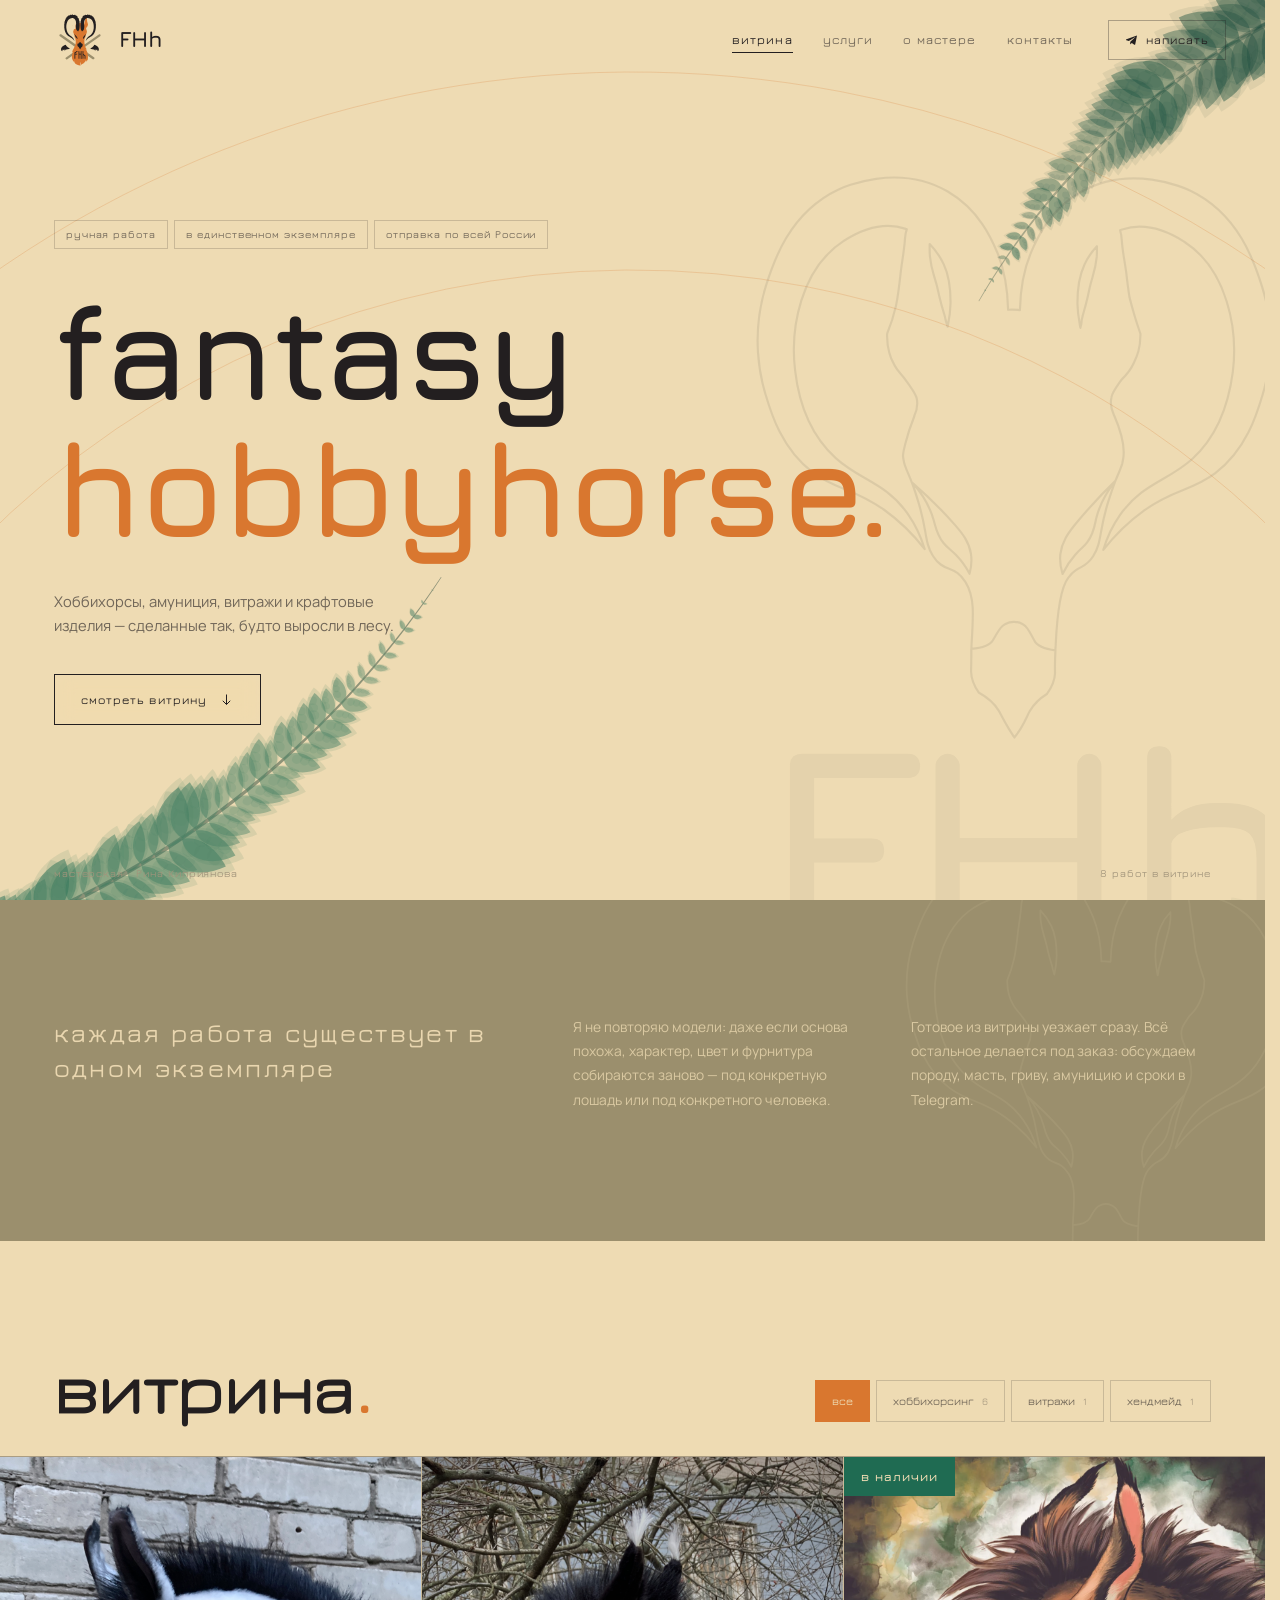
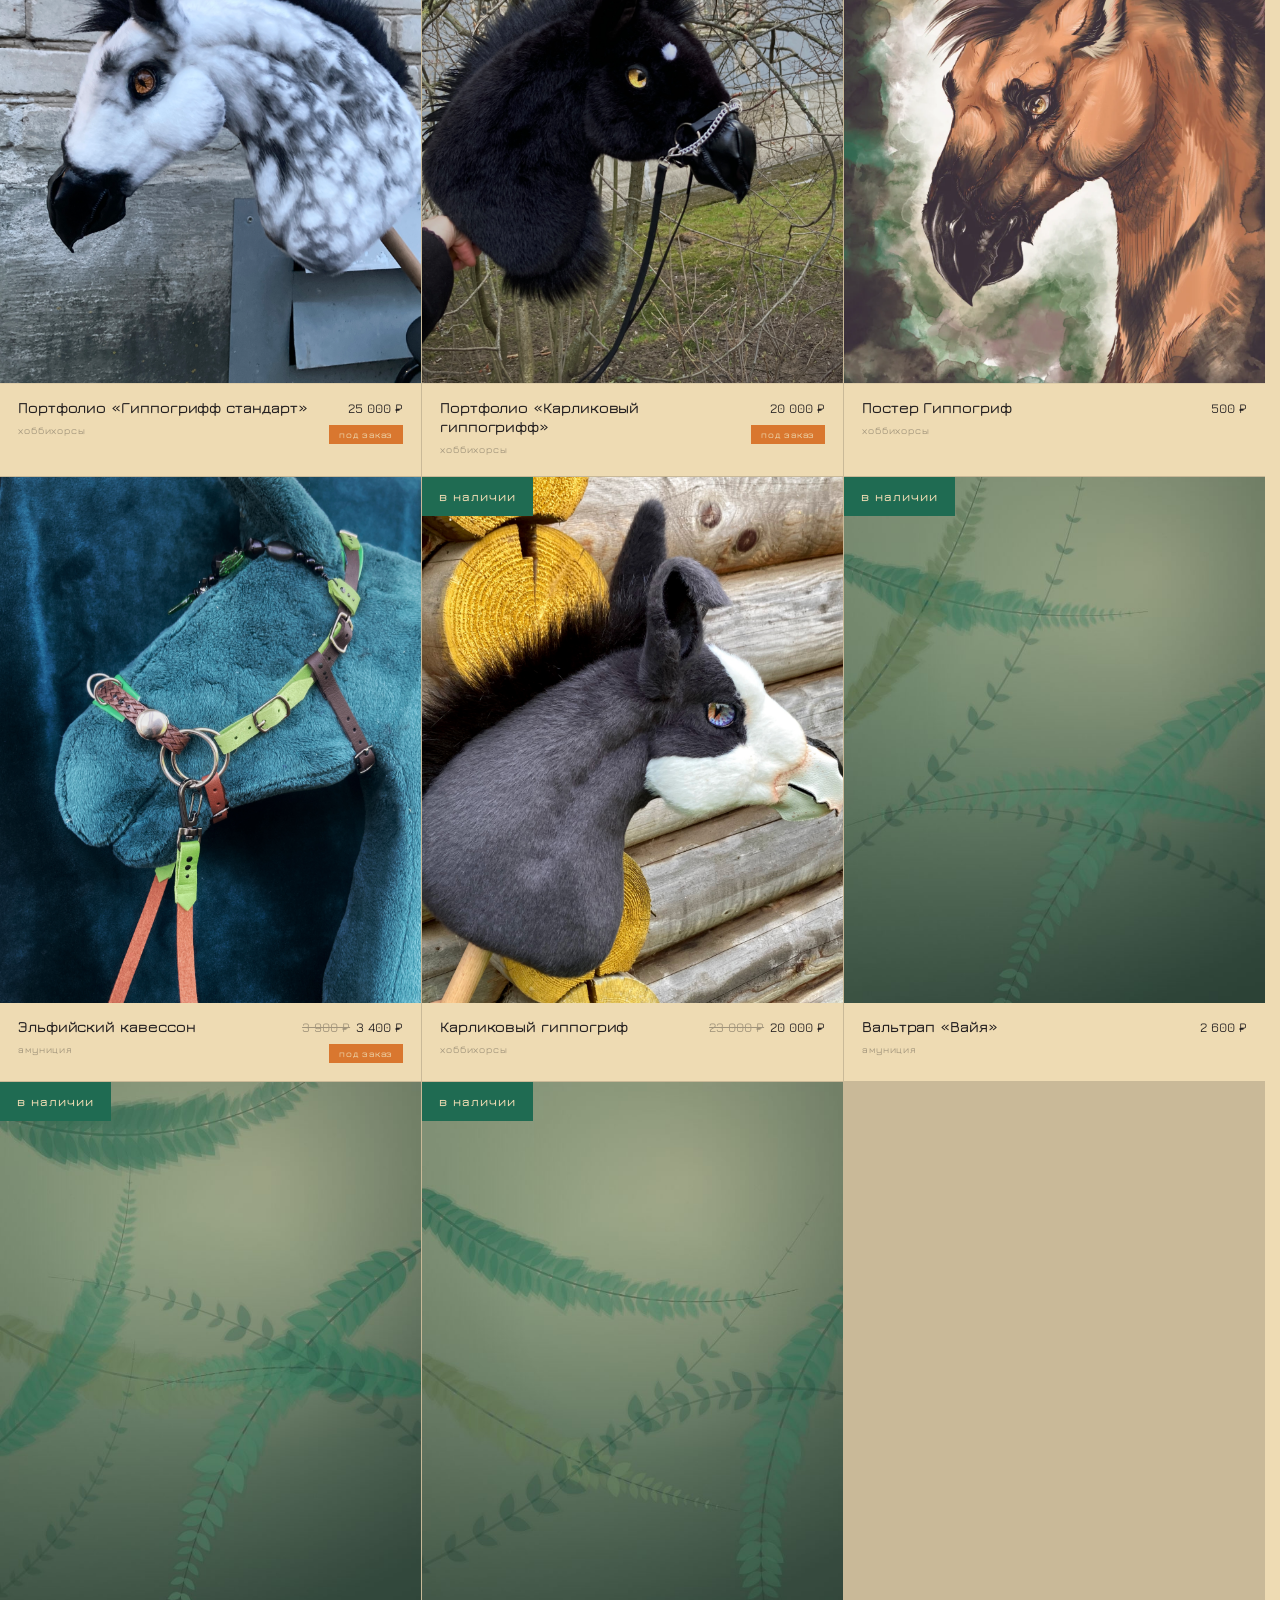
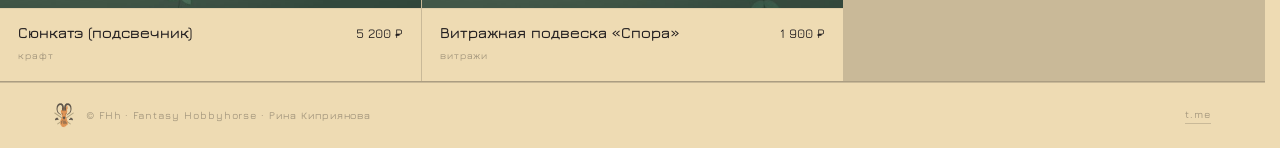
==== index.html @ 52703550 "Сайт FHh: код, каталог и медиа" ====
<!DOCTYPE html>
<html lang="ru">
<head>
<meta charset="utf-8">
<meta name="viewport" content="width=device-width, initial-scale=1, viewport-fit=cover">
<title>FHh — мастерская Рины Киприяновой</title>
<meta name="description" content="Витрина авторских работ: hobbyhorsing, витражи, крафтовые изделия и игрушки. Ручная работа, штучный тираж.">
<link rel="preconnect" href="https://fonts.googleapis.com">
<link rel="preconnect" href="https://fonts.gstatic.com" crossorigin>
<!-- Jura — рунический, но мягкий: тот же геометрический строй, что в
     паспорте хорса, и полная кириллица. Manrope — для длинных абзацев. -->
<link href="https://fonts.googleapis.com/css2?family=Jura:wght@300;400;500;600;700&family=Manrope:wght@400;500;600;700&display=swap" rel="stylesheet">
<!-- ?v=N — версия статики: поднимите число, если правили css/js,
     иначе у постоянных посетителей останется старая версия из кеша -->
<link rel="stylesheet" href="assets/css/style.css?v=23">
<!-- превью ссылки в Telegram / VK / мессенджерах -->
<meta property="og:type" content="website">
<meta property="og:site_name" content="FHh">
<meta property="og:title" content="FHh — мастерская Рины Киприяновой">
<meta property="og:description" content="Витрина авторских работ: hobbyhorsing, витражи, крафтовые изделия и игрушки. Ручная работа, штучный тираж.">
<meta property="og:image" content="assets/img/og.jpg">
<meta property="og:locale" content="ru_RU">
<meta name="twitter:card" content="summary_large_image">
<meta name="theme-color" content="#eedbb3" id="themeColor">
<!-- иконку вкладки собирает brand.js из того же вектора, что и логотип
     в шапке: она следует за палитрой. Ссылка ниже — запасной вариант. -->
<link rel="icon" type="image/svg+xml" href="assets/img/mascot.svg" id="favicon">
</head>
<body data-phase="boot">

<!-- ============ ПРЕЛОАДЕР: РАСКРЫВАЮЩИЕСЯ ПАПОРОТНИКИ ============ -->
<div id="preloader" class="pre">
  <div class="pre__sheet"></div>
  <canvas id="fern-canvas" class="pre__canvas"></canvas>
  <div class="pre__hud">
    <span class="pre__mark" id="preMark" aria-hidden="true"></span>
    <span class="pre__label mono" data-bind="siteTagline">мастерская ручной работы</span>
    <div class="pre__rule"><i id="loadFill"></i></div>
    <span class="pre__num mono" id="loadNum">00</span>
  </div>
</div>

<!-- ============ ШАПКА ============ -->
<header class="nav" id="topbar">
  <a class="nav__brand" href="#/" data-nav>
    <span class="nav__mark" id="navMark" aria-hidden="true"></span>
    <span data-bind="siteTitle">FHh</span>
  </a>
  <nav class="nav__links mono" id="navLinks">
    <a href="#/" data-nav data-route="home"><span>витрина</span></a>
    <a href="#/services" data-nav data-route="services"><span>услуги</span></a>
    <a href="#/about" data-nav data-route="about"><span>о мастере</span></a>
    <a href="#/contacts" data-nav data-route="contacts"><span>контакты</span></a>
  </nav>
  <a class="nav__tg mono" id="tgTop" href="#" target="_blank" rel="noopener">
    <svg viewBox="0 0 24 24" aria-hidden="true"><path d="M21.9 4.3 18.9 19c-.2 1-.8 1.3-1.7.8l-4.6-3.4-2.2 2.1c-.3.3-.5.5-1 .5l.4-4.9 9-8.1c.4-.3-.1-.5-.6-.2L7.1 12.8 2.5 11.4c-1-.3-1-1 .2-1.5l18-6.9c.8-.3 1.5.2 1.2 1.3z"/></svg>
    <span>написать</span>
  </a>
  <!-- иконка меню — цельный svg: у пустых <i> внутри <button> ширина
       на части мобильных браузеров схлопывается, и «сэндвич» пропадал -->
  <button class="burger" id="burger" aria-label="Меню" aria-expanded="false" aria-controls="navLinks">
    <svg viewBox="0 0 24 24" aria-hidden="true">
      <line class="burger__t" x1="3" y1="8"  x2="21" y2="8"></line>
      <line class="burger__b" x1="3" y1="16" x2="21" y2="16"></line>
    </svg>
  </button>
</header>

<main id="page">

<!-- ============ ГЛАВНАЯ: ГЕРОЙ + ВИТРИНА ОДНИМ ПОТОКОМ ============ -->
<section class="view is-active" data-view="home">

  <header class="hero" id="hero">
    <canvas class="hero__botany" id="hero-botany" aria-hidden="true"></canvas>
    <span class="hero__lineart" aria-hidden="true"></span>
    <span class="hero__ghost" data-bind="siteTitle" aria-hidden="true">FHh</span>

    <div class="hero__inner">
      <ul class="tags">
        <li data-bind="heroTag1">ручная работа</li>
        <li data-bind="heroTag2">штучный тираж</li>
        <li data-bind="heroTag3">отправка по России</li>
      </ul>

      <h1 class="hero__title">
        <span class="ln"><span data-bind="heroLine1">fantasy</span></span>
        <span class="ln"><span class="accent" data-bind="heroLine2">handmade.</span></span>
      </h1>

      <p class="hero__sub" data-bind="heroSub">Хоббихорсы и амуниция, витражи, игрушки и крафтовые вещи — сделанные так, будто выросли в лесу.</p>

      <a class="cta hero__cta" href="#shelf" id="heroCta">
        <span>смотреть витрину</span>
        <svg viewBox="0 0 24 24" aria-hidden="true"><path d="M12 4v16m0 0-6-6m6 6 6-6" fill="none" stroke="currentColor" stroke-width="1.6"/></svg>
      </a>
    </div>

    <div class="hero__foot mono">
      <span data-bind="heroFootL">мастерская · Рина Киприянова</span>
      <span id="heroCount">—</span>
    </div>
  </header>

  <!-- ---- манифест: единственный цветной блок на сайте ---- -->
  <section class="band">
    <span class="band__lineart" aria-hidden="true"></span>
    <p class="band__lead mono" data-bind="bandLead">каждая работа существует в одном экземпляре</p>
    <div class="band__text" data-bind-html="bandText"></div>
  </section>

  <!-- ---- витрина ---- -->
  <section class="shelf" id="shelf">
    <div class="head">
      <h2 class="head__title">витрина<em>.</em></h2>
      <!-- на телефоне: крупная лента или мелкая сетка -->
      <button class="cardmode mono" data-cardmode aria-pressed="false">
        <svg viewBox="0 0 24 24" aria-hidden="true">
          <rect class="cardmode__a" x="3" y="3" width="8" height="8"></rect>
          <rect class="cardmode__b" x="13" y="3" width="8" height="8"></rect>
          <rect class="cardmode__c" x="3" y="13" width="8" height="8"></rect>
          <rect class="cardmode__d" x="13" y="13" width="8" height="8"></rect>
        </svg>
        <span>сетка</span>
      </button>
      <div class="filters mono" id="filters"></div>
    </div>
    <div class="grid" id="grid"></div>
    <p class="grid-empty mono" id="gridEmpty" hidden>пока пусто — добавьте работы в панели управления</p>
  </section>

</section>

<!-- ============ УСЛУГИ ============
     Не витрина: здесь то, что делается вместе с человеком — аренда,
     занятия, турниры и уже проведённые мероприятия. -->
<section class="view view--text" data-view="services">
  <div class="head"><h2 class="head__title">услуги<em>.</em></h2></div>
  <div class="prose services__lead" data-bind-html="servicesLead"></div>
  <div class="services" id="services"></div>
  <p class="grid-empty mono" id="servicesEmpty" hidden>пока пусто — добавьте услуги в панели управления</p>
</section>

<!-- ============ О МАСТЕРЕ ============ -->
<section class="view view--text" data-view="about">
  <div class="head"><h2 class="head__title">о мастере<em>.</em></h2></div>
  <div class="about">
    <div class="about__col">
      <div class="prose" data-bind-html="aboutText"></div>
    </div>
    <!-- снимки плавают сами по себе; от того, на который навели курсор,
         соседи разбегаются. На телефоне тап разворачивает кадр по центру -->
    <div class="drift" id="drift" aria-hidden="true"></div>
  </div>
</section>

<!-- ============ КОНТАКТЫ ============ -->
<section class="view view--text" data-view="contacts">
  <div class="head"><h2 class="head__title">контакты<em>.</em></h2></div>
  <div class="prose" data-bind-html="contactsText"></div>
  <a class="cta" id="tgContacts" href="#" target="_blank" rel="noopener">
    <span>написать в telegram</span>
    <svg viewBox="0 0 24 24" aria-hidden="true"><path d="M4 12h16m0 0-6-6m6 6-6 6" fill="none" stroke="currentColor" stroke-width="1.6"/></svg>
  </a>
</section>

</main>

<footer class="foot mono">
  <span class="foot__mark" id="footMark" aria-hidden="true"></span>
  <span data-bind="footerNote">© FHh · Рина Киприянова</span>
  <a class="foot__tg" id="tgFoot" href="#" target="_blank" rel="noopener">t.me</a>
  <button class="foot__admin" id="adminOpen" title="Панель управления">·</button>
</footer>

<!-- ============ ГРУППА ТОВАРОВ: СТРАНИЦА, ПЕРЕЛИСТЫВАЮЩАЯСЯ СНИЗУ ============ -->
<div class="gsheet" id="gsheet" aria-hidden="true">
  <div class="gsheet__stack" id="gsheetStack"></div>
</div>

<!-- ============ КАРТОЧКА РАБОТЫ ============ -->
<div class="sheet" id="product" aria-hidden="true">
  <div class="sheet__scrim"></div>
  <article class="sheet__panel">
    <button class="sheet__close" id="prodClose" aria-label="Закрыть"><span></span><span></span></button>
    <div class="sheet__media">
      <div class="sheet__imgs" id="prodImgWrap"></div>
      <div class="sheet__thumbs" id="prodThumbs"></div>
    </div>
    <div class="sheet__body">
      <p class="mono sheet__cat" id="prodCat"></p>
      <h3 class="sheet__title" id="prodTitle"></h3>
      <div class="sheet__price"><span id="prodPrice"></span><em class="mono st" id="prodStatus"></em></div>
      <div class="sheet__desc prose" id="prodDesc"></div>
      <ul class="specs mono" id="prodSpecs"></ul>
      <button class="cta cta--fill" id="buyBtn">
        <span class="cta__label">купить в telegram</span>
        <svg viewBox="0 0 24 24" aria-hidden="true"><path d="M4 12h16m0 0-6-6m6 6-6 6" fill="none" stroke="currentColor" stroke-width="1.6"/></svg>
      </button>
      <p class="mono sheet__hint">текст заявки скопируется — останется вставить в чат</p>
    </div>
  </article>
</div>

<!-- ============ АДМИН ============ -->
<div class="admin" id="admin" aria-hidden="true">
  <div class="admin__scrim"></div>
  <div class="admin__win">
    <header class="admin__top">
      <b>панель управления</b>
      <div class="admin__tabs" id="adminTabs"></div>
      <button class="admin__close mono" id="adminClose">закрыть</button>
    </header>
    <div class="admin__body" id="adminBody"></div>
    <footer class="admin__foot">
      <span class="mono" id="adminStatus"></span>
      <div class="admin__footbtns">
        <button class="btn btn--ghost" id="expBtn">Экспорт JSON</button>
        <button class="btn btn--ghost" id="impBtn">Импорт JSON</button>
        <button class="btn btn--solid" id="saveBtn">Сохранить</button>
      </div>
    </footer>
  </div>
</div>

<div class="lock" id="lock" aria-hidden="true">
  <form class="lock__box" id="lockForm">
    <p>вход в панель управления</p>
    <input type="password" id="lockPass" placeholder="пароль" autocomplete="current-password">
    <button class="btn btn--solid" type="submit">Войти</button>
    <small id="lockErr"></small>
  </form>
</div>

<div class="toast mono" id="toast"></div>
<canvas id="wipe-canvas" class="wipe-canvas" aria-hidden="true"></canvas>

<script src="assets/js/config.js?v=23"></script>
<script src="assets/js/brand.js?v=23"></script>
<script src="assets/js/store.js?v=23"></script>
<script src="assets/js/botanica.js?v=23"></script>
<script src="assets/js/ui.js?v=23"></script>
<script src="assets/js/admin.js?v=23"></script>
</body>
</html>
---- assets/css/style.css ----
/* ============================================================
   FHh — мастерская Рины Киприяновой
   Редакционный грид + рунические подписи + один цветной блок.
   Ботаника — акцент (прелоадер и углы героя), не обои.

   ЦВЕТА НЕ ЗАШИТЫ. Пять базовых токенов (paper / ink / rust /
   olive / emerald) и пять ролей (accent / band / badge / seal /
   logo-ring) приходят из панели управления через inline-стиль на
   <html>. Значения ниже — только запасной вариант, если скрипт
   не успел отработать.
   ============================================================ */

:root{
  /* базовые токены — палитра «Паспорт хорса» */
  --paper:#eedbb3;
  --ink:#231f20;
  --rust:#d9772f;
  --olive:#9b8f6d;
  --emerald:#1f6b52;

  /* роли: чем именно красится тот или иной элемент */
  --accent:var(--rust);
  --band-bg:var(--olive);
  --badge:var(--rust);
  --seal:var(--emerald);
  --ok:var(--emerald);          /* «в наличии» */
  --logo-ring:var(--olive);
  --logo-body:var(--rust);
  --logo-ink:var(--ink);

  /* производные: смена палитры пересчитывает всё, включая тёмные темы */
  --paper-2:color-mix(in srgb,var(--paper) 93%,var(--ink));
  --paper-3:color-mix(in srgb,var(--paper) 86%,var(--ink));
  --ink-soft:color-mix(in srgb,var(--ink) 62%,var(--paper));
  --ink-mute:color-mix(in srgb,var(--ink) 38%,var(--paper));
  --line:color-mix(in srgb,var(--ink) 18%,transparent);
  --line-2:color-mix(in srgb,var(--ink) 32%,transparent);
  --on-band:color-mix(in srgb,var(--paper) 94%,var(--band-bg));
  --on-band-soft:color-mix(in srgb,var(--paper) 76%,var(--band-bg));

  --gut:clamp(16px,4.2vw,72px);
  --card-min:340px;             /* от него считается число колонок витрины */
  --maxw:1560px;
  --fs:1;                       /* масштаб шрифта из панели */
  --gsheet-top:clamp(78px,10vh,108px);

  --f-display:"Jura","Segoe UI",Arial,sans-serif;
  --f-text:"Manrope","Segoe UI",Calibri,Arial,sans-serif;
  --f-mono:"Jura","Segoe UI",Arial,sans-serif;
  --mono-track:.09em;

  --ease:cubic-bezier(.22,1,.36,1);
  --ease-io:cubic-bezier(.76,0,.24,1);
  --anim:1;
}

/* «спокойные» подписи: рунический строй уходит из мелких надписей,
   акцентный шрифт заголовков задаётся отдельно в панели */
body[data-font="clean"]{
  --f-mono:"Manrope","Segoe UI",Calibri,Arial,sans-serif;
  --mono-track:.04em;
}

*,*::before,*::after{box-sizing:border-box}
html{-webkit-text-size-adjust:100%;scroll-behavior:smooth;scrollbar-gutter:stable}
body{
  margin:0;background:var(--paper);color:var(--ink);
  font-family:var(--f-text);font-weight:400;
  font-size:calc(15.5px * var(--fs));line-height:1.62;
  -webkit-font-smoothing:antialiased;overflow-x:hidden;
}
body[data-phase="boot"],body[data-phase="reveal"]{overflow:hidden;height:100%}
body[data-phase="boot"] .nav,body[data-phase="boot"] .foot{visibility:hidden}
img{display:block;max-width:100%}
button{font:inherit;color:inherit;background:none;border:0;cursor:pointer}
a{color:inherit;text-decoration:none}
::selection{background:var(--accent);color:var(--paper)}
:focus-visible{outline:2px solid var(--accent);outline-offset:2px}

.mono{font-family:var(--f-mono);font-weight:500;letter-spacing:var(--mono-track)}

/* фирменные фигуры как декор: красятся текущим цветом через маску */
.mark-lineart{
  -webkit-mask-repeat:no-repeat;mask-repeat:no-repeat;
  -webkit-mask-position:center;mask-position:center;
  -webkit-mask-size:contain;mask-size:contain;
  background:currentColor;display:block}
.mark-lineart{-webkit-mask-image:url(../img/lineart.svg);mask-image:url(../img/lineart.svg)}

/* ============ ПРЕЛОАДЕР ============
   Один непрерывный ход: вайи раскрываются → раздвигаются с наездом камеры →
   бумажный лист уезжает вверх и открывает уже стоящий на месте герой.        */
.pre{position:fixed;inset:0;z-index:100;pointer-events:none}
.pre__sheet{position:absolute;inset:0;background:var(--paper);
  transform:translateY(0);transition:transform 1s .32s var(--ease-io)}
.pre__canvas{position:absolute;inset:0;width:100%;height:100%;
  transition:opacity .5s .3s linear}
.pre__hud{position:absolute;left:var(--gut);right:var(--gut);bottom:clamp(26px,5vh,52px);
  display:flex;align-items:center;gap:clamp(10px,2.4vw,26px);
  transition:opacity .35s linear,transform .7s var(--ease)}
.pre__mark{width:clamp(26px,4vw,40px);flex:none;opacity:0;animation:fadeIn .8s .15s forwards}
.pre__mark svg{width:100%;height:auto;display:block}
.pre__label{font-size:calc(11px * var(--fs));color:var(--ink-soft);white-space:nowrap;
  opacity:0;animation:fadeIn .8s .2s forwards}
.pre__rule{flex:1;height:1px;background:var(--line);overflow:hidden;min-width:20px}
.pre__rule i{display:block;height:100%;width:0;background:var(--ink);
  transition:width .4s var(--ease)}
.pre__num{font-size:clamp(30px,7vw,88px);font-weight:300;line-height:.9;
  letter-spacing:-.04em;font-variant-numeric:tabular-nums;
  opacity:0;animation:fadeIn .8s .2s forwards}
@keyframes fadeIn{to{opacity:1}}

/* Состояние «заставка ушла» держится и на фазе live: иначе, как только
   сцена загрузки заканчивается, правила перестают действовать и лист
   съезжает обратно вниз, а счётчик и папоротники проявляются заново. */
body[data-phase="reveal"] .pre__sheet,
body[data-phase="live"] .pre__sheet{transform:translateY(-101%)}
body[data-phase="reveal"] .pre__canvas,
body[data-phase="live"] .pre__canvas{opacity:0}
body[data-phase="reveal"] .pre__hud,
body[data-phase="live"] .pre__hud{opacity:0;transform:translateY(26px)}

/* ============ ШАПКА ============ */
.nav{position:fixed;top:0;left:0;right:0;z-index:40;
  display:flex;align-items:center;gap:clamp(10px,3vw,34px);
  padding:14px var(--gut);
  padding-top:max(14px,env(safe-area-inset-top));
  opacity:0;transform:translateY(-12px);
  transition:opacity .6s var(--ease),transform .7s var(--ease);
  border-bottom:1px solid transparent}
body[data-phase="live"] .nav{opacity:1;transform:none;transition-delay:.15s}
/* Никакого backdrop-filter у шапки: он делает .nav содержащим блоком для
   position:fixed потомков, и раскрытое меню начинает мерить inset:0 от
   полоски шапки. Safari держит этот слой даже после сброса свойства,
   поэтому фон просто сплошной. */
.nav.is-solid{background:var(--paper);border-bottom-color:var(--line)}
.nav__brand{display:flex;align-items:center;gap:13px;min-width:0;
  font-family:var(--f-display);font-weight:700;font-size:calc(22px * var(--fs));
  letter-spacing:.01em}
.nav__mark{width:52px;height:52px;flex:none;display:block;
  transition:transform .7s var(--ease)}
.nav__mark svg{width:100%;height:100%;display:block}
.nav__brand:hover .nav__mark{transform:rotate(-8deg) scale(1.12)}
.nav__links{display:flex;gap:clamp(14px,2.4vw,30px);margin-left:auto;
  font-size:calc(12.5px * var(--fs))}
.nav__links a span{position:relative;display:inline-block;padding:3px 0;color:var(--ink-soft);
  transition:color .35s}
.nav__links a span::after{content:"";position:absolute;left:0;bottom:0;height:1px;width:100%;
  background:currentColor;transform:scaleX(0);transform-origin:right;
  transition:transform .5s var(--ease)}
.nav__links a:hover span{color:var(--ink)}
.nav__links a:hover span::after{transform:scaleX(1);transform-origin:left}
.nav__links a.is-active span{color:var(--ink)}
.nav__links a.is-active span::after{transform:scaleX(1)}
.nav__tg{display:flex;align-items:center;gap:8px;font-size:calc(12px * var(--fs));
  padding:9px 16px;border:1px solid var(--line-2);position:relative;overflow:hidden;
  transition:color .4s var(--ease),border-color .4s}
.nav__tg svg{width:13px;height:13px;fill:currentColor;position:relative;z-index:2}
.nav__tg span{position:relative;z-index:2}
.nav__tg::before{content:"";position:absolute;inset:0;background:var(--ink);
  transform:translateY(101%);transition:transform .5s var(--ease)}
.nav__tg:hover{color:var(--paper);border-color:var(--ink)}
.nav__tg:hover::before{transform:none}

/* сэндвич-меню: цельный svg, ширина не зависит от вложенных пустых блоков */
.burger{display:none;width:44px;height:44px;margin:-8px -10px -8px 0;
  align-items:center;justify-content:center;flex:none;color:var(--ink)}
.burger svg{width:26px;height:26px;display:block;overflow:visible}
.burger line{stroke:currentColor;stroke-width:2;stroke-linecap:round;
  transform-origin:12px 12px;
  transition:transform .38s var(--ease),opacity .2s}
.nav.is-menu .burger__t{transform:translateY(4px) rotate(45deg)}
.nav.is-menu .burger__b{transform:translateY(-4px) rotate(-45deg)}

/* ============ ГЕРОЙ ============ */
.hero{position:relative;min-height:100svh;display:flex;flex-direction:column;
  justify-content:center;padding:clamp(96px,14vh,140px) var(--gut) clamp(56px,9vh,90px);
  overflow:hidden}
.hero__botany{position:absolute;inset:0;width:100%;height:100%;pointer-events:none;
  opacity:0;transition:opacity 1.1s .25s var(--ease)}
body[data-phase="live"] .hero__botany{opacity:1}
/* лайнарт головы из паспорта: водяной знак, а не картинка */
.hero__lineart{position:absolute;right:calc(var(--gut) * -0.35);top:50%;
  width:min(46vw,540px);height:min(78vh,640px);transform:translateY(-50%);
  color:var(--ink);opacity:0;pointer-events:none;z-index:1;
  -webkit-mask-image:url(../img/lineart.svg);mask-image:url(../img/lineart.svg);
  -webkit-mask-repeat:no-repeat;mask-repeat:no-repeat;
  -webkit-mask-position:center;mask-position:center;
  -webkit-mask-size:contain;mask-size:contain;background:currentColor;
  transition:opacity 1.6s .5s var(--ease)}
body[data-phase="live"] .hero__lineart{opacity:.085}
body[data-lineart="0"] .hero__lineart,
body[data-lineart="0"] .band__lineart{display:none}
/* ghost-логотип: подложка, а не второй заголовок — уходит вправо и еле заметен */
.hero__ghost{position:absolute;right:-.1em;bottom:-.2em;top:auto;transform:translateY(14px);
  font-family:var(--f-display);font-weight:700;
  font-size:min(26vw,32vh);line-height:.8;letter-spacing:-.05em;
  color:color-mix(in srgb,var(--paper) 95%,var(--ink));
  pointer-events:none;user-select:none;white-space:nowrap;z-index:0;
  opacity:0;transition:opacity 1.3s .1s var(--ease),transform 1.5s var(--ease)}
body[data-phase="live"] .hero__ghost{opacity:1;transform:translateY(0)}
.hero__inner{position:relative;z-index:2;max-width:var(--maxw);width:100%;margin:0 auto}

.tags{display:flex;flex-wrap:wrap;gap:6px;list-style:none;padding:0;margin:0 0 clamp(20px,4vh,40px);
  font-family:var(--f-mono);font-weight:500;letter-spacing:var(--mono-track);
  font-size:calc(10.5px * var(--fs));color:var(--ink-soft)}
.tags li{border:1px solid var(--line);padding:5px 11px;
  opacity:0;transform:translateY(10px)}
body[data-phase="live"] .tags li{animation:rise .7s var(--ease) forwards}
body[data-phase="live"] .tags li:nth-child(1){animation-delay:.3s}
body[data-phase="live"] .tags li:nth-child(2){animation-delay:.36s}
body[data-phase="live"] .tags li:nth-child(3){animation-delay:.42s}
@keyframes rise{to{opacity:1;transform:none}}

.hero__title{font-family:var(--f-display);font-weight:700;margin:0;
  font-size:clamp(42px,10.5vw,168px);line-height:.96;letter-spacing:-.02em;
  text-transform:lowercase}
.hero__title .accent{color:var(--accent)}
/* overflow:hidden нужен для выезда строки, но он же срезал хвост «y» —
   добавляем запас снизу и убираем его отрицательным полем */
.ln{display:block;overflow:hidden;padding-bottom:.22em;margin-bottom:-.16em}
.ln>span{display:block;transform:translateY(108%)}
body[data-phase="live"] .ln>span{animation:lnUp 1.05s var(--ease) forwards}
body[data-phase="live"] .ln:nth-child(1)>span{animation-delay:.24s}
body[data-phase="live"] .ln:nth-child(2)>span{animation-delay:.34s}
@keyframes lnUp{to{transform:none}}

.hero__sub{max-width:42ch;margin:clamp(20px,3.4vh,36px) 0 0;color:var(--ink-soft);
  font-size:clamp(14px,1.15vw,17px);opacity:0;transform:translateY(12px)}
body[data-phase="live"] .hero__sub{animation:rise .8s var(--ease) .52s forwards}

.hero__cta{margin-top:clamp(26px,4vh,44px);opacity:0;transform:translateY(12px)}
body[data-phase="live"] .hero__cta{animation:rise .8s var(--ease) .62s forwards}

.hero__foot{position:absolute;left:var(--gut);right:var(--gut);bottom:18px;z-index:2;
  display:flex;justify-content:space-between;gap:14px;flex-wrap:wrap;
  font-size:calc(10.5px * var(--fs));color:var(--ink-mute);
  opacity:0;transition:opacity .8s .9s}
body[data-phase="live"] .hero__foot{opacity:1}

/* ============ CTA ============ */
.cta{display:inline-flex;align-items:center;gap:12px;
  font-family:var(--f-mono);font-weight:500;font-size:calc(12px * var(--fs));
  letter-spacing:var(--mono-track);
  padding:15px 26px;border:1px solid var(--ink);position:relative;overflow:hidden;
  min-height:48px;
  /* матовое стекло: кнопка читается поверх ботаники, но не глушит её */
  background:color-mix(in srgb,var(--paper) 55%,transparent);
  -webkit-backdrop-filter:blur(10px) saturate(125%);
  backdrop-filter:blur(10px) saturate(125%);
  box-shadow:inset 0 1px 0 color-mix(in srgb,var(--paper) 65%,transparent);
  transition:color .45s var(--ease),border-color .45s,background .45s}
.cta svg{width:15px;height:15px;position:relative;z-index:2;
  transition:transform .5s var(--ease)}
.cta>span{position:relative;z-index:2}
.cta::before{content:"";position:absolute;inset:0;background:var(--ink);
  transform:translateY(101%);transition:transform .5s var(--ease)}
.cta:hover{color:var(--paper)}
.cta:hover::before{transform:none}
.hero__cta:hover svg{transform:translateY(4px)}
.cta--fill{width:100%;justify-content:space-between;background:var(--ink);color:var(--paper);
  margin-top:26px;-webkit-backdrop-filter:none;backdrop-filter:none;box-shadow:none}
.cta--fill::before{background:var(--accent)}
.cta--fill:hover{border-color:var(--accent)}
.cta[disabled]{opacity:.4;pointer-events:none}

/* ============ ЦВЕТНОЙ БЛОК-МАНИФЕСТ ============ */
.band{position:relative;overflow:hidden;background:var(--band-bg);color:var(--on-band);
  padding:clamp(46px,9vw,120px) var(--gut);
  display:grid;grid-template-columns:minmax(0,1fr) minmax(0,1.4fr);
  gap:clamp(24px,5vw,90px);align-items:start}
.band__lineart{position:absolute;right:-4%;top:-18%;width:min(40vw,420px);height:136%;
  color:var(--paper);opacity:.09;pointer-events:none;
  -webkit-mask-image:url(../img/lineart.svg);mask-image:url(../img/lineart.svg);
  -webkit-mask-repeat:no-repeat;mask-repeat:no-repeat;
  -webkit-mask-position:center;mask-position:center;
  -webkit-mask-size:contain;mask-size:contain;background:currentColor}
/* водяной знак должен остаться вне потока: правило ниже делало его
   обычной ячейкой сетки, и крупная строка съезжала во вторую колонку */
.band>*:not(.band__lineart){position:relative;z-index:1}
.band__lead{font-size:clamp(16px,2.2vw,26px);line-height:1.35;margin:0;
  color:var(--on-band)}
.band__text{font-size:calc(13.8px * var(--fs));line-height:1.75;
  color:var(--on-band-soft);
  columns:2;column-gap:clamp(20px,3vw,54px)}
.band__text p{margin:0 0 1em}

/* ============ ЗАГОЛОВКИ РАЗДЕЛОВ ============ */
.head{display:flex;align-items:flex-end;justify-content:space-between;gap:24px;
  flex-wrap:wrap;padding:clamp(52px,9vw,110px) var(--gut) clamp(20px,3vw,34px)}
.head__title{font-family:var(--f-display);font-weight:700;margin:0;
  font-size:clamp(30px,5.6vw,74px);line-height:1;letter-spacing:-.02em;
  text-transform:lowercase}
.head__title em{font-style:normal;color:var(--accent)}

/* ---- переключатель групп товаров ---- */
/* переключатель «лента / сетка» — только для телефона */
.cardmode{display:none;align-items:center;gap:8px;
  padding:9px 14px;min-height:42px;border:1px solid var(--line-2);
  font-size:calc(11.5px * var(--fs));color:var(--ink-soft);
  transition:color .3s,border-color .3s,background .3s}
.cardmode svg{width:15px;height:15px;fill:currentColor}
.cardmode svg rect{transition:x .3s var(--ease),width .3s var(--ease)}
.cardmode[aria-pressed="true"]{background:var(--ink);border-color:var(--ink);color:var(--paper)}
/* в режиме сетки иконка складывается в две широкие полосы — это «лента» */
.cardmode[aria-pressed="true"] svg rect{x:3;width:18}

.filters{display:flex;gap:6px;flex-wrap:wrap;font-size:calc(11.5px * var(--fs))}
.filters button{padding:10px 16px;border:1px solid var(--line);color:var(--ink-soft);
  position:relative;overflow:hidden;min-height:42px;
  display:inline-flex;align-items:center;gap:8px;
  transition:color .35s,border-color .35s}
.filters button span{position:relative;z-index:2}
.filters button i{position:relative;z-index:2;font-style:normal;opacity:.55;
  font-size:.85em}
.filters button::before{content:"";position:absolute;inset:0;background:var(--ink);
  transform:translateY(101%);transition:transform .4s var(--ease)}
.filters button:hover{color:var(--ink);border-color:var(--line-2)}
.filters button.is-on{color:var(--paper);border-color:var(--ink)}
.filters button.is-on::before{transform:none}
.filters button[data-cat="all"].is-on{border-color:var(--accent)}
.filters button[data-cat="all"].is-on::before{background:var(--accent)}

/* ============ ВИТРИНА ============
   Разделители нарисованы фоном сетки: любое число колонок даёт ровные
   хайрлайны без пересчёта nth-child. */
.grid{display:grid;
  grid-template-columns:repeat(auto-fill,minmax(min(100%,var(--card-min)),1fr));
  gap:1px;background:var(--line);
  border-top:1px solid var(--line);border-bottom:1px solid var(--line)}
.grid:empty{border-bottom:0}
.grid-empty{display:flex;align-items:center;gap:16px;
  padding:60px var(--gut) 120px;color:var(--ink-soft);font-size:calc(12px * var(--fs))}
/* без этого display:flex перебивает атрибут hidden и подпись висит
   под заполненной витриной */
.grid-empty[hidden]{display:none}
.grid-empty i{width:44px;flex:none;opacity:.5}
.grid-empty i svg{width:100%;height:auto;display:block}

.card{position:relative;cursor:pointer;background:var(--paper);
  opacity:0;transform:translateY(26px);
  transition:opacity .7s var(--ease),transform .7s var(--ease)}
.card.is-in{opacity:1;transform:none}
.card.is-out{opacity:0;transform:translateY(-10px);transition-duration:.3s}

.card__media{position:relative;width:100%;overflow:hidden;background:var(--paper-2);
  /* ширина задана явно: иначе браузер выводит её из max-height по пропорции
     и кадр съезжает внутри ячейки. Высоту меряем малым вьюпортом — с vh
     на iOS кадр перекраивался каждый раз, когда прячется адресная строка */
  aspect-ratio:4/5;max-height:min(64vh,720px);max-height:min(64svh,720px)}
.card__img{width:100%;height:100%;object-fit:cover;display:block;background:var(--paper-2);
  transition:transform 1.2s var(--ease),opacity .5s;will-change:transform}
.card:hover .card__img{transform:scale(1.045)}
/* вырезанное изображение (прозрачный фон) — целиком и на ботанической подложке */
.card__img.is-cutout{object-fit:contain;padding:7%;
  background-size:cover;background-position:center;background-repeat:no-repeat}
/* значок «это видео» на обложке */
.card__play{position:absolute;right:10px;bottom:10px;z-index:3;
  width:30px;height:30px;border-radius:50%;
  background:color-mix(in srgb,var(--ink) 62%,transparent);
  -webkit-backdrop-filter:blur(4px);backdrop-filter:blur(4px);
  transition:background .3s,transform .4s var(--ease)}
.card__play::after{content:"";position:absolute;left:52%;top:50%;
  transform:translate(-50%,-50%);
  border-left:9px solid var(--paper);border-top:6px solid transparent;
  border-bottom:6px solid transparent}
.card:hover .card__play{background:var(--accent);transform:scale(1.08)}
.card__over{position:absolute;inset:0;display:grid;place-content:center;gap:10px;
  text-align:center;color:var(--paper);
  background:color-mix(in srgb,var(--ink) 30%,transparent);
  opacity:0;transition:opacity .45s var(--ease)}
.card:hover .card__over{opacity:1}
.card__over b{font-family:var(--f-mono);font-weight:500;font-size:calc(11.5px * var(--fs));
  letter-spacing:var(--mono-track);
  border:1px solid color-mix(in srgb,var(--paper) 60%,transparent);padding:8px 16px;
  transform:translateY(8px);transition:transform .5s var(--ease)}
.card:hover .card__over b{transform:none}
.card__badge{position:absolute;top:0;left:0;z-index:3;
  font-family:var(--f-mono);font-weight:600;letter-spacing:var(--mono-track);
  font-size:calc(13px * var(--fs));padding:9px 17px;
  background:var(--ink);color:var(--paper)}
.card__badge--order{background:var(--badge)}
.card__badge--ok{background:var(--ok);color:var(--paper);
  letter-spacing:.08em}

.card__cap{display:flex;justify-content:space-between;align-items:flex-start;gap:14px;
  padding:14px clamp(12px,1.4vw,20px) 18px}
.card__name{font-family:var(--f-display);font-weight:600;font-size:calc(15.5px * var(--fs));
  line-height:1.25;letter-spacing:-.005em;margin:0}
.card__cat{font-family:var(--f-mono);font-weight:500;letter-spacing:var(--mono-track);
  font-size:calc(10px * var(--fs));color:var(--ink-mute);margin:5px 0 0}
.card__pricebox{display:flex;flex-direction:column;align-items:flex-end;gap:6px;flex:none}
.card__price{font-family:var(--f-mono);font-weight:500;font-size:calc(13px * var(--fs));
  white-space:nowrap;font-variant-numeric:tabular-nums}
.card__price s{color:var(--ink-mute);margin-right:6px}

/* дубль статуса рядом с ценником: на обложке плашка, здесь — подпись */
.st{display:inline-block;font-family:var(--f-mono);font-weight:500;
  font-size:calc(9.5px * var(--fs));letter-spacing:.08em;text-transform:lowercase;
  padding:4px 9px;border:1px solid currentColor;white-space:nowrap;line-height:1}
.st--sold{background:var(--ink);border-color:var(--ink);color:var(--paper)}
.st--order{background:var(--badge);border-color:var(--badge);color:var(--paper)}
.st--available{color:var(--ink-mute);border-color:var(--line-2)}

@media (min-width:1560px){ :root{--card-min:360px} }

/* ============ ТЕКСТОВЫЕ СТРАНИЦЫ ============ */
.view{display:none}
.view.is-active{display:block}
.view--text.is-active{animation:viewIn .65s var(--ease) both}
@keyframes viewIn{from{opacity:0;transform:translateY(12px)}to{opacity:1;transform:none}}
.view--text{padding-bottom:clamp(70px,12vw,150px)}
.view--text .head{padding-top:clamp(110px,16vw,200px)}
/* на «о мастере» шапку раздела поджимаем: иначе лента фотографий
   начинается ниже сгиба и её приходится доскролливать */
.view[data-view="about"] .head{padding-top:clamp(92px,10vw,124px);
  padding-bottom:clamp(12px,1.6vw,20px)}
.view--text>.prose,.view--text>.cta{margin-left:var(--gut);margin-right:var(--gut)}
.prose{max-width:62ch;color:var(--ink-soft);font-size:calc(15.5px * var(--fs))}
.prose p{margin:0 0 1.15em}
.prose h3{font-family:var(--f-display);font-weight:600;color:var(--ink);
  font-size:calc(18px * var(--fs));letter-spacing:0;margin:2em 0 .6em;text-transform:lowercase}
.prose a{color:var(--accent);border-bottom:1px solid var(--line)}
.prose ul{padding-left:1.1em;margin:0 0 1.15em}

/* ---- услуги: широкие строки с фото, ценой и слотами ---- */
.services__lead{max-width:70ch;margin:0 var(--gut) clamp(18px,3vw,34px)}
.services{padding:0 var(--gut)}
.svc{display:grid;grid-template-columns:minmax(0,.8fr) minmax(0,1.2fr);
  gap:clamp(18px,3vw,48px);align-items:start;
  padding:clamp(26px,4vw,52px) 0;border-top:1px solid var(--line)}
.svc:last-child{border-bottom:1px solid var(--line)}
.svc__media{position:relative;overflow:hidden;background:var(--paper-2);
  aspect-ratio:4/3}
.svc__media img,.svc__media video{width:100%;height:100%;object-fit:cover;
  display:block;cursor:zoom-in;transition:transform 1s var(--ease)}
.svc__media:hover img{transform:scale(1.03)}
/* услуга без фотографии: заставка вместо пустого места, без курсора-лупы */
.svc__media.is-empty img{cursor:default}
.svc__media.is-empty:hover img{transform:none}
.svc__thumbs{display:flex;gap:5px;margin-top:5px;flex-wrap:wrap}
.svc__thumbs:empty{display:none}
.svc__thumbs button{width:58px;aspect-ratio:1;overflow:hidden;opacity:.45;
  transition:opacity .3s}
.svc__thumbs button img,.svc__thumbs button video{width:100%;height:100%;object-fit:cover}
.svc__thumbs button.is-on,.svc__thumbs button:hover{opacity:1}
.svc__kicker{font-family:var(--f-mono);font-weight:500;letter-spacing:var(--mono-track);
  font-size:calc(10.5px * var(--fs));color:var(--accent);margin:0 0 10px;
  text-transform:lowercase}
.svc__title{font-family:var(--f-display);font-weight:700;margin:0 0 14px;
  font-size:clamp(21px,2.6vw,34px);line-height:1.12;letter-spacing:-.02em;
  text-transform:lowercase}
.svc__price{display:flex;align-items:center;gap:12px;flex-wrap:wrap;
  font-family:var(--f-mono);font-weight:500;font-size:calc(19px * var(--fs));
  font-variant-numeric:tabular-nums;margin-bottom:6px}
.svc__note{font-family:var(--f-mono);font-size:calc(10.5px * var(--fs));
  color:var(--ink-mute);margin:0 0 18px}
.svc__desc{max-width:62ch}
.st--open{background:var(--ok);border-color:var(--ok);color:var(--paper)}
.st--closed{color:var(--ink-mute);border-color:var(--line-2)}

.slots{list-style:none;padding:0;margin:20px 0 0;
  font-size:calc(12px * var(--fs))}
.slots__h{font-family:var(--f-mono);font-weight:500;letter-spacing:var(--mono-track);
  font-size:calc(10.5px * var(--fs));color:var(--ink-soft);margin:22px 0 6px}
.slot{display:flex;align-items:baseline;justify-content:space-between;gap:16px;
  padding:10px 0;border-bottom:1px solid var(--line)}
.slot b{font-weight:500;font-family:var(--f-mono);white-space:nowrap}
.slot span{color:var(--ink-soft);flex:1}
.slot em{font-style:normal;font-family:var(--f-mono);
  font-size:calc(10.5px * var(--fs));white-space:nowrap;
  color:var(--ok)}
.slot em.is-none{color:var(--ink-mute)}
.svc .cta{margin-top:24px}

@media (max-width:820px){
  .svc{grid-template-columns:minmax(0,1fr);gap:16px}
  .svc__media{aspect-ratio:16/10}
}

/* ---- «о мастере»: текст слева, дрейфующие фотографии справа ---- */
/* на очень широком экране (или при сильном отдалении) раздел не должен
   растягиваться бесконечно — иначе поле ленты становится огромным */
.about{display:grid;grid-template-columns:minmax(0,.82fr) minmax(0,1.38fr);
  gap:clamp(24px,4vw,52px);align-items:start;padding:0 var(--gut);
  max-width:calc(var(--maxw) + var(--gut) * 2);margin:0 auto}
.about__col{position:relative;z-index:1}
/* лента может плавать и слева от текста — переключается в панели */
.about.is-left{grid-template-columns:minmax(0,1.38fr) minmax(0,.82fr)}
.about.is-left .about__col{order:2}
.about.is-left .drift{order:1}

/* Поле, по которому плавают снимки. Координаты считает ui.js: у каждого
   кадра своя скорость, борта отбивают, центральный кадр обходят, а от
   того, на который навели курсор, остальные разбегаются. */
.drift{position:relative;width:100%;min-width:0;
  height:min(78vh,720px);height:min(78svh,720px);min-height:320px;
  touch-action:manipulation}
.drift__ph{position:absolute;left:0;top:0;width:120px;
  overflow:hidden;background:var(--paper-2);cursor:pointer;
  user-select:none;-webkit-user-select:none;
  box-shadow:0 10px 32px -18px color-mix(in srgb,var(--ink) 60%,transparent);
  transition:box-shadow .4s var(--ease);
  will-change:transform;backface-visibility:hidden}
/* браузер не должен утаскивать саму картинку по клику */
.drift__ph img,.drift__ph video{width:100%;height:auto;display:block;
  -webkit-user-drag:none;pointer-events:none}
.drift__ph.is-center{z-index:2;
  box-shadow:0 22px 60px -24px color-mix(in srgb,var(--ink) 68%,transparent)}
.drift__ph.is-near{z-index:5;
  box-shadow:0 26px 56px -22px color-mix(in srgb,var(--ink) 72%,transparent)}

/* телефон: тап разворачивает кадр по центру экрана, остальные плывут дальше */
.drift__scrim{position:fixed;inset:0;z-index:70;
  background:color-mix(in srgb,var(--ink) 68%,transparent);
  opacity:0;pointer-events:none;transition:opacity .35s}
.drift__scrim.is-on{opacity:1;pointer-events:auto}
.drift__ph.is-dim{opacity:.2}
/* Раскрытый кадр показывается отдельным слоем прямо в <body>: внутри
   секции он попадал в её контекст наложения — затемнение накрывало его
   целиком, а position:fixed считался от анимированного предка. */
.drift__zoom{position:fixed;left:50%;top:50%;z-index:71;
  width:min(94vw,760px);
  transform:translate(-50%,-50%);
  background:var(--paper-2);overflow:hidden;touch-action:none;
  box-shadow:0 30px 80px -24px color-mix(in srgb,var(--ink) 82%,transparent);
  animation:focusIn .34s var(--ease)}
.drift__zoom img,.drift__zoom video{display:block;width:100%;height:auto;
  max-height:82vh;max-height:82svh;object-fit:contain;
  transform-origin:center center;will-change:transform;
  transition:transform .28s var(--ease)}
.drift__zoom.is-panning img{transition:none}
.drift__zoomclose{position:absolute;top:8px;right:8px;z-index:2;
  width:40px;height:40px;display:grid;place-items:center;
  color:var(--paper);background:color-mix(in srgb,var(--ink) 62%,transparent);
  -webkit-backdrop-filter:blur(4px);backdrop-filter:blur(4px);
  transition:background .3s}
.drift__zoomclose:hover{background:var(--accent)}
.drift__zoomclose svg{width:16px;height:16px;fill:none;stroke:currentColor;
  stroke-width:2.2;stroke-linecap:round}
.drift__zoomhint{position:absolute;left:0;right:0;bottom:0;z-index:2;
  text-align:center;padding:8px 10px;font-family:var(--f-mono);
  font-size:calc(10px * var(--fs));letter-spacing:.06em;
  color:var(--paper);background:color-mix(in srgb,var(--ink) 46%,transparent);
  pointer-events:none;transition:opacity .3s}
.drift__zoom.is-zoomed .drift__zoomhint{opacity:0}
@keyframes focusIn{
  from{opacity:.3;transform:translate(-50%,-50%) scale(.88)}
  to{opacity:1;transform:translate(-50%,-50%) scale(1)}
}

/* ============ ПОДВАЛ ============ */
.foot{display:flex;align-items:center;gap:12px;
  padding:20px var(--gut);padding-bottom:max(20px,env(safe-area-inset-bottom));
  border-top:1px solid var(--line);flex-wrap:wrap;
  font-size:calc(10.5px * var(--fs));color:var(--ink-mute)}
.foot__mark{width:20px;flex:none;opacity:.7}
.foot__mark svg{width:100%;height:auto;display:block}
.foot__tg{margin-left:auto;border-bottom:1px solid var(--line)}
.foot__tg:hover{color:var(--ink)}
.foot__admin{width:26px;height:26px;border-radius:50%;color:var(--line-2);
  transition:color .3s,background .3s}
.foot__admin:hover{color:var(--paper);background:var(--accent)}

/* ============ ГРУППА ТОВАРОВ: СТРАНИЦА СНИЗУ ============
   Выезжает вверх и оставляет зазор сверху, чтобы было видно, что мы
   всё ещё на сайте. Новая группа перелистывается поверх старой.        */
.gsheet{position:fixed;inset:0;z-index:55;visibility:hidden}
.gsheet.is-open{visibility:visible}
.gsheet__scrim{position:absolute;inset:0;
  background:color-mix(in srgb,var(--ink) 46%,transparent);
  opacity:0;transition:opacity .5s var(--ease)}
.gsheet.is-open .gsheet__scrim{opacity:1}
.gsheet__stack{position:absolute;left:0;right:0;bottom:0;top:var(--gsheet-top);
  overflow:hidden}

.gpanel{position:absolute;inset:0;background:var(--paper);
  display:flex;flex-direction:column;overflow:hidden;
  border-top:1px solid var(--line-2);
  box-shadow:0 -26px 60px -24px color-mix(in srgb,var(--ink) 65%,transparent);
  transform:translateY(100%);opacity:1;
  transition:transform .74s var(--ease),opacity .45s linear;
  will-change:transform}
.gpanel.is-up{transform:none}
/* уходящая группа не «выпадает», а тихо гаснет позади новой */
.gpanel.is-under{opacity:0;transform:translateY(-1.5%) scale(.99);
  transition:opacity .45s .08s linear,transform .6s var(--ease)}
/* полоска-ручка: за неё группу стягивают вниз пальцем */
.gpanel__handle{position:absolute;left:0;right:0;top:0;height:34px;z-index:3;
  display:flex;align-items:center;justify-content:center;
  touch-action:none;cursor:grab;-webkit-tap-highlight-color:transparent}
.gpanel__handle:active{cursor:grabbing}
.gpanel__grip{width:48px;height:4px;background:var(--line-2);border-radius:4px;
  transition:background .25s,width .25s}
.gpanel__handle:hover .gpanel__grip{background:var(--ink-mute)}
.gpanel.is-dragging{transition:none}
.gpanel.is-dragging .gpanel__grip{background:var(--accent);width:64px}

.gpanel__close{position:absolute;top:14px;right:var(--gut);z-index:4;
  display:inline-flex;align-items:center;gap:9px;
  font-family:var(--f-mono);font-weight:600;letter-spacing:var(--mono-track);
  font-size:calc(11.5px * var(--fs));text-transform:lowercase;
  padding:11px 16px;min-height:44px;
  /* выход из группы должен быть заметен сразу — поэтому акцентный цвет */
  color:var(--paper);background:var(--accent);
  border:1px solid var(--accent);
  box-shadow:0 8px 20px -10px color-mix(in srgb,var(--ink) 70%,transparent);
  transition:background .35s,border-color .35s,transform .4s var(--ease)}
.gpanel__close svg{width:15px;height:15px;stroke:currentColor;stroke-width:2.4;
  stroke-linecap:round;fill:none}
.gpanel__close:hover{background:var(--ink);border-color:var(--ink)}
.gpanel__close:active{transform:scale(.96)}

.gpanel__inner{flex:1;overflow-y:auto;overscroll-behavior:contain;
  -webkit-overflow-scrolling:touch}
.gpanel__head{position:relative;padding:clamp(34px,5vw,60px) var(--gut) clamp(18px,2.6vw,30px)}
.gpanel__kicker{font-size:calc(10.5px * var(--fs));color:var(--accent);margin:0 0 10px;
  text-transform:lowercase}
.gpanel__title{font-family:var(--f-display);font-weight:700;margin:0;
  font-size:clamp(28px,5.2vw,68px);line-height:1;letter-spacing:-.02em}
.gpanel__title em{font-style:normal;color:var(--accent)}
.gpanel__note{max-width:60ch;margin:14px 0 0;color:var(--ink-soft);
  font-size:calc(14px * var(--fs))}
.gpanel__subs{display:flex;gap:6px;flex-wrap:wrap;margin:22px 0 0;
  font-size:calc(11.5px * var(--fs))}
.gpanel__subs button{padding:9px 14px;border:1px solid var(--line);color:var(--ink-soft);
  min-height:40px;transition:color .3s,border-color .3s,background .3s}
.gpanel__subs button:hover{color:var(--ink);border-color:var(--line-2)}
.gpanel__subs button.is-on{background:var(--ink);border-color:var(--ink);color:var(--paper)}
.gpanel .cardmode{margin:22px 0 0}
.gpanel__subs + .cardmode{margin-top:10px}
.gpanel__empty{padding:40px var(--gut) 80px;color:var(--ink-soft);
  font-size:calc(12px * var(--fs))}
body.is-gsheet{overflow:hidden}

/* ============ КАРТОЧКА РАБОТЫ ============ */
.sheet{position:fixed;inset:0;z-index:60;visibility:hidden;
  height:100vh;height:100svh}
.sheet.is-open{visibility:visible}
.sheet__scrim{position:absolute;inset:0;background:color-mix(in srgb,var(--ink) 62%,transparent);
  opacity:0;transition:opacity .45s var(--ease)}
.sheet.is-open .sheet__scrim{opacity:1}
.sheet__panel{position:absolute;top:0;right:0;bottom:0;width:min(1180px,95vw);
  background:var(--paper);display:grid;grid-template-columns:1.2fr .8fr;
  transform:translateX(100%);transition:transform .7s var(--ease);
  overflow:hidden;will-change:transform}
.sheet.is-open .sheet__panel{transform:none}
.sheet__close{position:absolute;top:16px;right:16px;z-index:5;width:44px;height:44px;
  border:1px solid var(--line-2);display:grid;place-items:center;
  background:color-mix(in srgb,var(--paper) 70%,transparent);
  -webkit-backdrop-filter:blur(6px);backdrop-filter:blur(6px);
  transition:background .35s,border-color .35s,transform .5s var(--ease)}
.sheet__close span{position:absolute;width:14px;height:1.6px;background:var(--ink);transition:background .35s}
.sheet__close span:first-child{transform:rotate(45deg)}
.sheet__close span:last-child{transform:rotate(-45deg)}
.sheet__close:hover{background:var(--ink);border-color:var(--ink);transform:rotate(90deg)}
.sheet__close:hover span{background:var(--paper)}
.sheet__media{position:relative;background:var(--paper-2);display:flex;flex-direction:column;
  min-height:0;min-width:0}
.sheet__imgs{flex:1;position:relative;overflow:hidden;min-height:0;
  touch-action:pan-y;-webkit-user-select:none;user-select:none}
/* кадр вписывается целиком: раньше cover срезал у высоких снимков
   половину, а у вырезанных вдобавок менялся object-fit — и при
   переключении миниатюр главный кадр «прыгал» в размере */
.sheet__imgs img,.sheet__imgs video{position:absolute;inset:0;width:100%;height:100%;
  object-fit:contain;background:var(--paper-2);cursor:zoom-in;
  opacity:0;transform:scale(1.04);transition:opacity .6s var(--ease),transform 1s var(--ease)}
.sheet__imgs img.is-on,.sheet__imgs video.is-on{opacity:1;transform:none}
.sheet__imgs video{background:var(--ink)}
.sheet__imgs img.is-cutout{padding:6%;
  background-size:cover;background-position:center;background-repeat:no-repeat}
/* Полоса миниатюр повторяет сетку витрины: равные ячейки встык,
   разделённые волосяной линией. Неактивные кадры раньше гасились
   прозрачностью — сквозь них просвечивала бумага, и лента казалась
   дырявой; теперь поверх ложится вуаль, а сам кадр закрывает ячейку
   целиком. Больше восьми кадров — полоса прокручивается вбок,
   иначе миниатюры выродились бы в щепки. */
.sheet__thumbs{display:grid;grid-auto-flow:column;
  grid-auto-columns:minmax(44px,1fr);gap:1px;background:var(--line);flex:none;
  min-width:0;overflow-x:auto;overscroll-behavior-x:contain;scrollbar-width:none}
.sheet__thumbs::-webkit-scrollbar{display:none}
.sheet__thumbs:empty{display:none}
/* width:100% обязателен: без него ячейка считает ширину из пропорции и
   упирается в потолок высоты — при двух кадрах полоса не дотягивалась
   до края и справа оставалась пустая бумага */
.sheet__thumbs button{position:relative;width:100%;aspect-ratio:1;overflow:hidden;
  min-width:0;max-height:88px;background:var(--paper-2)}
.sheet__thumbs button::after{content:"";position:absolute;inset:0;z-index:1;
  background:color-mix(in srgb,var(--paper) 55%,transparent);
  transition:opacity .35s}
.sheet__thumbs button.is-on::after,.sheet__thumbs button:hover::after{opacity:0}
.sheet__thumbs button img,.sheet__thumbs button video{position:absolute;inset:0;
  width:100%;height:100%;object-fit:cover;display:block}
.sheet__thumbs button.is-video::before{content:"";position:absolute;left:50%;top:50%;
  z-index:2;transform:translate(-50%,-50%);
  border-left:9px solid var(--paper);border-top:6px solid transparent;
  border-bottom:6px solid transparent;
  filter:drop-shadow(0 0 3px color-mix(in srgb,var(--ink) 80%,transparent))}

.sheet__body{padding:clamp(24px,3.4vw,58px);overflow-y:auto;display:flex;flex-direction:column;
  overscroll-behavior:contain;-webkit-overflow-scrolling:touch;
  padding-bottom:max(clamp(24px,3.4vw,58px),env(safe-area-inset-bottom))}
.sheet__cat{font-size:calc(10.5px * var(--fs));color:var(--accent);margin:0 0 16px}
.sheet__title{font-family:var(--f-display);font-weight:700;
  font-size:clamp(22px,2.3vw,34px);line-height:1.14;letter-spacing:-.015em;
  margin:0 0 20px;text-transform:lowercase}
.sheet__price{display:flex;align-items:center;gap:14px;flex-wrap:wrap;
  font-family:var(--f-mono);font-weight:500;font-size:calc(22px * var(--fs));
  font-variant-numeric:tabular-nums;
  padding-bottom:20px;border-bottom:1px solid var(--line);margin-bottom:20px}
.specs{list-style:none;padding:0;margin:22px 0 0;font-size:calc(11.5px * var(--fs));
  color:var(--ink-soft)}
.specs li{display:flex;justify-content:space-between;gap:20px;
  padding:10px 0;border-bottom:1px solid var(--line)}
.specs li b{font-weight:500;color:var(--ink)}
.sheet__hint{font-size:calc(10.5px * var(--fs));color:var(--ink-mute);text-align:center;margin:12px 0 0}
.sheet__stagger>*{opacity:0;transform:translateY(14px)}
.sheet.is-open .sheet__stagger>*{animation:rise .7s var(--ease) forwards}

/* ============ ТОСТ / ЗАНАВЕС ============ */
.toast{position:fixed;left:50%;bottom:30px;transform:translate(-50%,18px);z-index:96;
  background:var(--ink);color:var(--paper);font-size:calc(11.5px * var(--fs));
  padding:12px 20px;opacity:0;pointer-events:none;max-width:calc(100vw - 32px);
  text-align:center;
  transition:opacity .35s,transform .45s var(--ease)}
.toast.is-on{opacity:1;transform:translate(-50%,0)}
.wipe-canvas{position:fixed;inset:0;width:100%;height:100%;z-index:80;pointer-events:none;
  opacity:0;visibility:hidden}
.wipe-canvas.is-on{opacity:1;visibility:visible}

/* ============ ЗАМОК ============ */
.lock{position:fixed;inset:0;z-index:95;display:none;place-items:center;padding:16px;
  background:color-mix(in srgb,var(--ink) 66%,transparent)}
.lock.is-open{display:grid}
.lock__box{background:var(--paper);padding:30px;width:min(380px,94vw);
  display:flex;flex-direction:column;gap:13px}
.lock__box p{margin:0;font-family:var(--f-display);font-weight:600;font-size:calc(16px * var(--fs));
  letter-spacing:0}
.lock__box input{padding:13px;border:1px solid var(--line);background:transparent;
  font:inherit;font-size:16px;outline:none}
.lock__box input:focus{border-color:var(--accent)}
.lock__box small{color:#a04a3a;min-height:16px;font-size:calc(11.5px * var(--fs))}

/* ============ АДМИН ============ */
.btn{display:inline-flex;align-items:center;justify-content:center;gap:8px;
  font-family:var(--f-mono);font-weight:500;letter-spacing:var(--mono-track);
  font-size:calc(11.5px * var(--fs));padding:12px 20px;min-height:44px;
  border:1px solid var(--ink);position:relative;overflow:hidden;text-align:center;
  transition:color .4s var(--ease),border-color .4s,background .4s}
.btn--solid{background:var(--ink);color:var(--paper)}
.btn--solid:hover{background:var(--accent);border-color:var(--accent)}
.btn--ghost{border-color:var(--line-2);color:var(--ink-soft)}
.btn--ghost:hover{color:var(--ink);border-color:var(--ink)}
.btn--danger{border-color:color-mix(in srgb,#a04a3a 60%,var(--paper));color:#a04a3a}
.btn--danger:hover{background:#a04a3a;color:var(--paper);border-color:#a04a3a}
.btn--sm{padding:8px 12px;min-height:36px;font-size:calc(10.5px * var(--fs))}

.admin{position:fixed;inset:0;z-index:92;visibility:hidden}
.admin.is-open{visibility:visible}
.admin__scrim{position:absolute;inset:0;background:color-mix(in srgb,var(--ink) 55%,transparent);
  opacity:0;transition:opacity .4s}
.admin.is-open .admin__scrim{opacity:1}
.admin__win{position:absolute;inset:clamp(8px,2.2vw,38px);background:var(--paper);
  display:grid;grid-template-rows:auto 1fr auto;overflow:hidden;
  transform:translateY(18px) scale(.99);opacity:0;
  transition:transform .5s var(--ease),opacity .35s}
.admin.is-open .admin__win{transform:none;opacity:1}
.admin__top{display:flex;align-items:center;gap:14px;padding:12px 18px;
  border-bottom:1px solid var(--line);flex-wrap:wrap}
.admin__top b{font-family:var(--f-display);font-weight:700;font-size:calc(14px * var(--fs));
  letter-spacing:0;text-transform:lowercase}
.admin__tabs{display:flex;gap:4px;margin-left:6px;flex-wrap:wrap}
.admin__tabs button{font-family:var(--f-mono);font-weight:500;letter-spacing:var(--mono-track);
  font-size:calc(11.5px * var(--fs));padding:8px 13px;min-height:38px;
  color:var(--ink-soft);border:1px solid transparent;
  transition:background .25s,color .25s,border-color .25s}
.admin__tabs button:hover{border-color:var(--line)}
.admin__tabs button.is-on{background:var(--ink);color:var(--paper);border-color:var(--ink)}
.admin__close{margin-left:auto;font-size:calc(12px * var(--fs));color:var(--ink-soft);
  min-height:38px;padding:0 4px}
.admin__close:hover{color:var(--ink)}
.admin__body{overflow-y:auto;padding:20px 18px 40px;overscroll-behavior:contain}
.admin__foot{display:flex;align-items:center;gap:16px;padding:10px 18px;border-top:1px solid var(--line)}
.admin__foot #adminStatus{font-size:calc(11px * var(--fs));color:var(--ink-soft)}
.admin__footbtns{margin-left:auto;display:flex;gap:8px;flex-wrap:wrap}

.arow{display:grid;grid-template-columns:64px minmax(0,1fr) auto;gap:14px;align-items:center;
  padding:9px;border:1px solid var(--line);margin-bottom:7px;background:var(--paper)}
.arow.is-drag{opacity:.4}
.arow__thumb{width:64px;height:64px;object-fit:cover;background:var(--paper-2)}
.arow__t{font-family:var(--f-display);font-weight:600;font-size:calc(14.5px * var(--fs));
  letter-spacing:0;margin:0}
.arow__m{font-family:var(--f-mono);font-weight:500;letter-spacing:var(--mono-track);
  font-size:calc(10.5px * var(--fs));color:var(--ink-soft);margin:3px 0 0}
.arow__btns{display:flex;gap:5px;align-items:center;flex-wrap:wrap;justify-content:flex-end}
.arow__btns button{font-family:var(--f-mono);font-weight:500;letter-spacing:var(--mono-track);
  font-size:calc(10.5px * var(--fs));padding:8px 11px;min-height:36px;
  border:1px solid var(--line);color:var(--ink-soft)}
.arow__btns button:hover{border-color:var(--ink);color:var(--ink)}
.arow__handle{cursor:grab;color:var(--line-2);padding:0 4px;font-size:15px}

.field{display:block;margin-bottom:15px}
.field>span{display:block;font-family:var(--f-mono);font-weight:500;
  letter-spacing:var(--mono-track);font-size:calc(10.5px * var(--fs));
  color:var(--ink-soft);margin-bottom:6px}
.field input[type=text],.field input[type=number],.field input[type=password],
.field input[type=search],.field textarea,.field select{
  width:100%;padding:11px 12px;border:1px solid var(--line);
  background:var(--paper);color:var(--ink);font:inherit;
  font-size:calc(13.5px * var(--fs));outline:none;transition:border-color .3s}
.field input:focus,.field textarea:focus,.field select:focus{border-color:var(--accent)}
.field textarea{min-height:120px;resize:vertical;line-height:1.6}
.field input[type=range]{width:100%;accent-color:var(--accent)}
.field input[type=color]{width:100%;height:40px;border:1px solid var(--line);background:none;padding:3px}
.cols{display:grid;grid-template-columns:repeat(auto-fit,minmax(190px,1fr));gap:0 14px}
.cols--spec{grid-template-columns:1fr 1fr auto;align-items:end}
.editor{max-width:960px}
.editor h4{font-family:var(--f-display);font-weight:600;font-size:calc(14px * var(--fs));
  letter-spacing:0;text-transform:lowercase;margin:24px 0 11px;
  padding-bottom:7px;border-bottom:1px solid var(--line)}
.editor h4:first-child{margin-top:0}
.imgs{display:flex;gap:8px;flex-wrap:wrap;margin-bottom:11px}
.imgs__item{position:relative;width:96px;height:96px;overflow:hidden;background:var(--paper-2);
  border:1px solid var(--line)}
.imgs__item img,.imgs__item video{width:100%;height:100%;object-fit:cover;display:block}
.imgs__item .imgs__btns{position:absolute;left:0;right:0;top:0;display:flex;gap:1px;
  background:color-mix(in srgb,var(--ink) 60%,transparent);opacity:0;transition:opacity .25s}
.imgs__item:hover .imgs__btns,.imgs__item:focus-within .imgs__btns{opacity:1}
@media (hover:none){ .imgs__item .imgs__btns{opacity:1} }
.imgs__btns button{flex:1;min-height:26px;color:var(--paper);font-family:var(--f-mono);
  font-size:calc(11px * var(--fs));line-height:1;padding:5px 0}
.imgs__btns button:hover{background:var(--accent)}
.imgs__item.is-cover::after{content:"обложка";position:absolute;left:0;bottom:0;right:0;
  background:var(--accent);color:var(--paper);font-family:var(--f-mono);font-size:9px;
  text-align:center;padding:3px 0;letter-spacing:.06em}
.imgs__item.is-video::before{content:"видео";position:absolute;left:0;bottom:0;right:0;z-index:2;
  background:var(--ink);color:var(--paper);font-family:var(--f-mono);font-size:9px;
  text-align:center;padding:3px 0;letter-spacing:.06em}
.imgs__item.is-video.is-cover::before{bottom:17px}
.imgs__item.is-alpha{background:
  repeating-conic-gradient(var(--paper-3) 0 25%,var(--paper) 0 50%) 0 0/16px 16px}
.drop{border:1px dashed var(--line-2);padding:20px;text-align:center;
  font-family:var(--f-mono);font-weight:500;letter-spacing:var(--mono-track);
  color:var(--ink-soft);font-size:calc(11.5px * var(--fs));
  transition:border-color .3s,background .3s;cursor:pointer}
.drop:hover,.drop.is-over{border-color:var(--accent);background:var(--paper-2)}
.hint{font-family:var(--f-mono);font-weight:400;letter-spacing:.03em;
  font-size:calc(10.8px * var(--fs));color:var(--ink-soft);
  margin:8px 0 15px;line-height:1.65}
/* подпись под полем прижимается к нему вплотную, отдельно стоящая — нет */
.field + .hint{margin-top:-7px}
.toolbar{display:flex;gap:8px;align-items:center;margin-bottom:16px;flex-wrap:wrap}
.toolbar .grow{flex:1 1 220px}
.toolbar .field{margin-bottom:0}

/* ---- палитры ---- */
.swatches{display:grid;grid-template-columns:repeat(auto-fit,minmax(150px,1fr));gap:8px;margin-bottom:18px}
.swatch{position:relative;border:1px solid var(--line);padding:9px;text-align:left;
  transition:border-color .3s,box-shadow .3s}
.swatch i{display:block;height:32px;margin-bottom:7px}
.swatch b{font-family:var(--f-mono);font-weight:500;font-size:calc(11px * var(--fs))}
.swatch small{display:block;font-family:var(--f-mono);font-size:calc(9.5px * var(--fs));
  color:var(--ink-mute);margin-top:2px}
.swatch.is-on{border-color:var(--ink);box-shadow:inset 0 0 0 1px var(--ink)}
.swatch__del{position:absolute;top:4px;right:4px;width:22px;height:22px;
  display:grid;place-items:center;background:var(--paper);border:1px solid var(--line);
  font-size:13px;line-height:1}
.swatch__del:hover{background:var(--ink);color:var(--paper)}

.roles{display:grid;grid-template-columns:repeat(auto-fit,minmax(230px,1fr));gap:12px;margin-bottom:6px}
.role{border:1px solid var(--line);padding:12px}
.role>b{display:block;font-family:var(--f-display);font-weight:600;
  font-size:calc(13px * var(--fs));margin-bottom:2px}
.role>small{display:block;color:var(--ink-mute);font-size:calc(10.5px * var(--fs));
  line-height:1.5;margin-bottom:9px}
.role__opts{display:flex;gap:6px;flex-wrap:wrap}
.role__opt{width:34px;height:34px;border:1px solid var(--line-2);position:relative;
  transition:transform .25s,box-shadow .25s}
.role__opt:hover{transform:scale(1.08)}
.role__opt.is-on{box-shadow:0 0 0 2px var(--paper),0 0 0 4px var(--ink)}

/* ---- живой предпросмотр карточки в редакторе ---- */
.split{display:grid;grid-template-columns:minmax(0,1fr) minmax(280px,340px);
  gap:clamp(16px,2vw,28px);align-items:start}
.preview{position:sticky;top:0}
.preview__label{font-family:var(--f-mono);font-weight:500;letter-spacing:var(--mono-track);
  font-size:calc(10.5px * var(--fs));color:var(--ink-soft);margin:0 0 8px}
.preview__card{border:1px solid var(--line);background:var(--paper)}
.preview__note{font-family:var(--f-mono);font-size:calc(10px * var(--fs));
  color:var(--ink-mute);margin:8px 0 0;line-height:1.6}

/* ---- строки характеристик с перетаскиванием ---- */
.specrow{display:grid;grid-template-columns:24px 1fr 1fr auto;gap:10px;align-items:end;
  margin-bottom:4px}
.specrow__grip{cursor:grab;color:var(--line-2);text-align:center;padding-bottom:12px}
.specrow.is-drag{opacity:.4}

/* ---- фотолента «о мастере» в панели ---- */
.photos{display:grid;grid-template-columns:repeat(auto-fill,minmax(110px,1fr));gap:8px}
.photo{position:relative;aspect-ratio:1;overflow:hidden;background:var(--paper-2);
  border:1px solid var(--line)}
.photo img{width:100%;height:100%;object-fit:cover}
.photo__btns{position:absolute;inset:auto 0 0 0;display:flex;gap:1px;
  background:color-mix(in srgb,var(--ink) 70%,transparent)}
.photo__btns button{flex:1;color:var(--paper);font-family:var(--f-mono);
  font-size:calc(10px * var(--fs));padding:6px 0;min-height:32px}
.photo__btns button:hover{background:var(--accent)}
.photo.is-center{outline:2px solid var(--accent);outline-offset:-2px}
.photo.is-center [data-act="pcenter"]{background:var(--accent)}

/* ============ АДАПТИВ ============
   Три ступени: телефон (<=640), планшет (641–1024), десктоп.        */

/* --- планшет --- */
@media (max-width:1100px){
  :root{--card-min:250px}
  .band{grid-template-columns:1fr;gap:clamp(18px,3vw,32px)}
  .band__text{columns:1}
  .split{grid-template-columns:1fr}
  .preview{position:static;max-width:340px}
}
@media (max-width:1024px){
  /* Кадр занимает всю ширину экрана, а высоту берёт от собственных
     пропорций (--sheet-ar ставит ui.js по загруженному снимку) — так
     по бокам не остаётся пустых полей. Очень высокие кадры упираются
     в потолок, чтобы под ними осталось место названию и цене. */
  .sheet__panel{width:min(720px,100vw);grid-template-columns:1fr;
    grid-template-rows:auto minmax(0,1fr)}
  .sheet__imgs{flex:none;aspect-ratio:var(--sheet-ar,4 / 5);
    max-height:66vh;max-height:66svh}
  .about{grid-template-columns:minmax(0,1fr);gap:clamp(28px,5vw,48px)}
  .drift{min-height:0;height:min(66vh,520px);height:min(66svh,520px)}
  .hero__lineart{width:min(58vw,460px);height:min(60vh,520px);right:-10%}
}

/* --- телефон --- */
@media (max-width:820px){
  .nav__links{position:fixed;inset:0;background:var(--paper);flex-direction:column;
    justify-content:center;align-items:center;gap:22px;
    font-family:var(--f-display);font-weight:600;font-size:clamp(20px,6vw,26px);
    letter-spacing:-.01em;
    clip-path:circle(0% at calc(100% - 34px) 30px);
    transition:clip-path .7s var(--ease);z-index:-1}
  .nav.is-menu .nav__links{clip-path:circle(150% at calc(100% - 34px) 30px);z-index:1}
  /* пока меню раскрыто, шапка отдаёт ему фон */
  .nav.is-menu{background:transparent;border-bottom-color:transparent}
  .nav__links a span{color:var(--ink)}
  /* шапка остаётся поверх раскрытого меню: иначе крестик закрывался бы
     только выбором пункта, а логотип пропадал вместе с ним */
  .nav__brand,.nav__tg,.burger{position:relative;z-index:2}
  .nav__tg{margin-left:auto}
  .burger{display:inline-flex}
  .admin__win{inset:0}
  .admin__tabs{order:3;width:100%;margin-left:0}
  .drift{min-height:0;width:100%;
    height:min(72vh,520px);height:min(72svh,520px)}
  .gpanel__close{right:12px;top:10px;padding:10px 13px}
}

/* Альбомная ориентация телефона и планшета: экран низкий и широкий,
   поэтому колонок должно быть больше, а кадр — ближе к квадрату,
   иначе две вытянутые карточки съедают всю высоту. */
@media (orientation:landscape) and (max-height:620px){
  :root{--card-min:190px}
  .card__media{aspect-ratio:1/1;max-height:none}
  body[data-cards="grid"] .card__media{aspect-ratio:1/1}
  .hero{min-height:auto;padding-top:clamp(88px,18vh,120px)}
}
@media (orientation:landscape) and (min-width:641px) and (max-height:620px){
  .grid,body[data-cards="grid"] .grid{
    grid-template-columns:repeat(auto-fill,minmax(min(100%,190px),1fr))}
}

@media (max-width:640px){
  .grid{grid-template-columns:1fr}
  .card__media{aspect-ratio:3/4;max-height:74vh;max-height:74svh}
  .card__cap{padding:14px 16px 20px}
  .cardmode{display:inline-flex}

  /* компактный режим: вдвое больше работ на экране */
  body[data-cards="grid"] .grid{grid-template-columns:repeat(2,minmax(0,1fr))}
  body[data-cards="grid"] .card__media{aspect-ratio:1/1;max-height:none}
  body[data-cards="grid"] .card__cap{padding:10px 11px 14px;
    flex-direction:column;align-items:flex-start;gap:6px}
  body[data-cards="grid"] .card__pricebox{align-items:flex-start;
    flex-direction:row;flex-wrap:wrap;gap:6px}
  body[data-cards="grid"] .card__name{font-size:calc(13px * var(--fs));line-height:1.2}
  body[data-cards="grid"] .card__cat{font-size:calc(9.5px * var(--fs));margin-top:3px}
  body[data-cards="grid"] .card__price{font-size:calc(11.5px * var(--fs))}
  body[data-cards="grid"] .card__badge{font-size:calc(11px * var(--fs));padding:6px 11px}
  body[data-cards="grid"] .st{font-size:calc(8.5px * var(--fs));padding:3px 6px}
  body[data-cards="grid"] .card__play{width:24px;height:24px;right:7px;bottom:7px}
  .hero{min-height:92svh}
  .hero__foot{position:static;margin-top:26px;opacity:1;transition:none}
  .filters{width:100%;flex-wrap:nowrap;overflow-x:auto;scrollbar-width:none;
    padding-bottom:2px;margin:0 calc(var(--gut) * -1);padding-left:var(--gut);
    padding-right:var(--gut)}
  .filters::-webkit-scrollbar{display:none}
  .filters button{flex:none}
  .head{padding-bottom:16px}
  .sheet__body{padding:22px 18px 32px}
  .sheet__price{font-size:calc(19px * var(--fs))}
  .foot{gap:10px}
  .foot__tg{margin-left:auto}
  .toast{left:12px;right:12px;transform:translate(0,18px);max-width:none}
  .toast.is-on{transform:translate(0,0)}
  .gsheet{--gsheet-top:clamp(44px,6.5vh,64px)}
  .gpanel__head{padding-top:44px}

  /* ---- панель управления на телефоне ---- */
  .admin__top{gap:10px;padding:12px 14px}
  .admin__top b{font-size:calc(13px * var(--fs))}
  .admin__close{font-size:calc(12px * var(--fs));padding:6px 0}
  /* вкладки — одной строкой с прокруткой, а не переносом на три этажа */
  .admin__tabs{order:3;width:100%;max-width:100%;margin:2px 0 0;padding:0 0 2px;
    flex-wrap:nowrap;overflow-x:auto;-webkit-overflow-scrolling:touch;
    scrollbar-width:none}
  .admin__tabs::-webkit-scrollbar{display:none}
  .admin__tabs button{flex:none;padding:9px 14px;font-size:calc(12.5px * var(--fs))}
  .admin__body{padding:16px 14px 32px}
  .admin__foot{padding:10px 14px;gap:10px;flex-wrap:wrap}
  .admin__foot #adminStatus{width:100%;order:2}
  .admin__footbtns{margin-left:0;width:100%;display:grid;
    grid-template-columns:1fr 1fr;gap:8px}
  .admin__footbtns .btn:last-child{grid-column:1/-1}

  /* ничто не должно распирать панель шире экрана */
  .admin__win,.admin__top,.admin__body,.admin__foot{min-width:0}
  .admin__body{overflow-x:hidden}
  .toolbar .hint{flex:1 1 100%;margin:0}

  /* строка работы: обложка и название сверху, кнопки — отдельной лентой.
     minmax(0,1fr) обязателен: иначе колонка растягивается под кнопки */
  .arow{grid-template-columns:52px minmax(0,1fr);gap:10px;padding:10px}
  .arow>div{min-width:0}
  .arow__t,.arow__m{overflow-wrap:anywhere}
  .arow__thumb{width:52px;height:52px}
  .arow__btns{grid-column:1/-1;min-width:0;flex-wrap:wrap;gap:6px;justify-content:flex-start}
  .arow__btns button{flex:1 1 auto;min-height:40px;padding:8px 10px;font-size:calc(11px * var(--fs))}
  .arow__handle{display:none}          /* перетаскивание пальцем не работает — есть стрелки */
  .arow__btns [data-act="up"],.arow__btns [data-act="down"]{flex:0 0 46px}

  .cols,.cols--spec{grid-template-columns:1fr}
  .specrow{grid-template-columns:1fr;gap:0}
  .specrow__grip{display:none}
  .field{margin-bottom:12px}
  .field input[type=text],.field input[type=number],.field input[type=password],
  .field input[type=search],.field textarea,.field select{font-size:16px;padding:12px}   /* 16px — iOS не зумит */
  .field textarea{min-height:110px}
  .toolbar .btn{flex:1 1 auto}
  .swatches{grid-template-columns:1fr 1fr}
  .roles{grid-template-columns:1fr}
  .imgs__item{width:76px;height:76px}
  .photos{grid-template-columns:repeat(auto-fill,minmax(92px,1fr))}
  .lock__box{padding:22px}
}

@media (max-width:520px){
  .nav__tg span{display:none}
  .nav__tg{padding:9px 11px}
  .hero__title{font-size:clamp(38px,12vw,64px)}
  .specs li{font-size:calc(11px * var(--fs))}
  .gpanel__close span{display:none}
  .gpanel__close{padding:12px}
}

/* --- крупные экраны --- */
@media (min-width:1900px){
  :root{--maxw:1760px}
  .grid{grid-template-columns:repeat(4,minmax(0,1fr))}
}

/* --- указатель без наведения: не прячем подписи под hover --- */
@media (hover:none){
  .card__over{display:none}
}

@media (prefers-reduced-motion:reduce){
  html{scroll-behavior:auto}
  *{animation-duration:.01ms!important;transition-duration:.01ms!important;
    animation-iteration-count:1!important}
  .hero__botany{display:none}
}
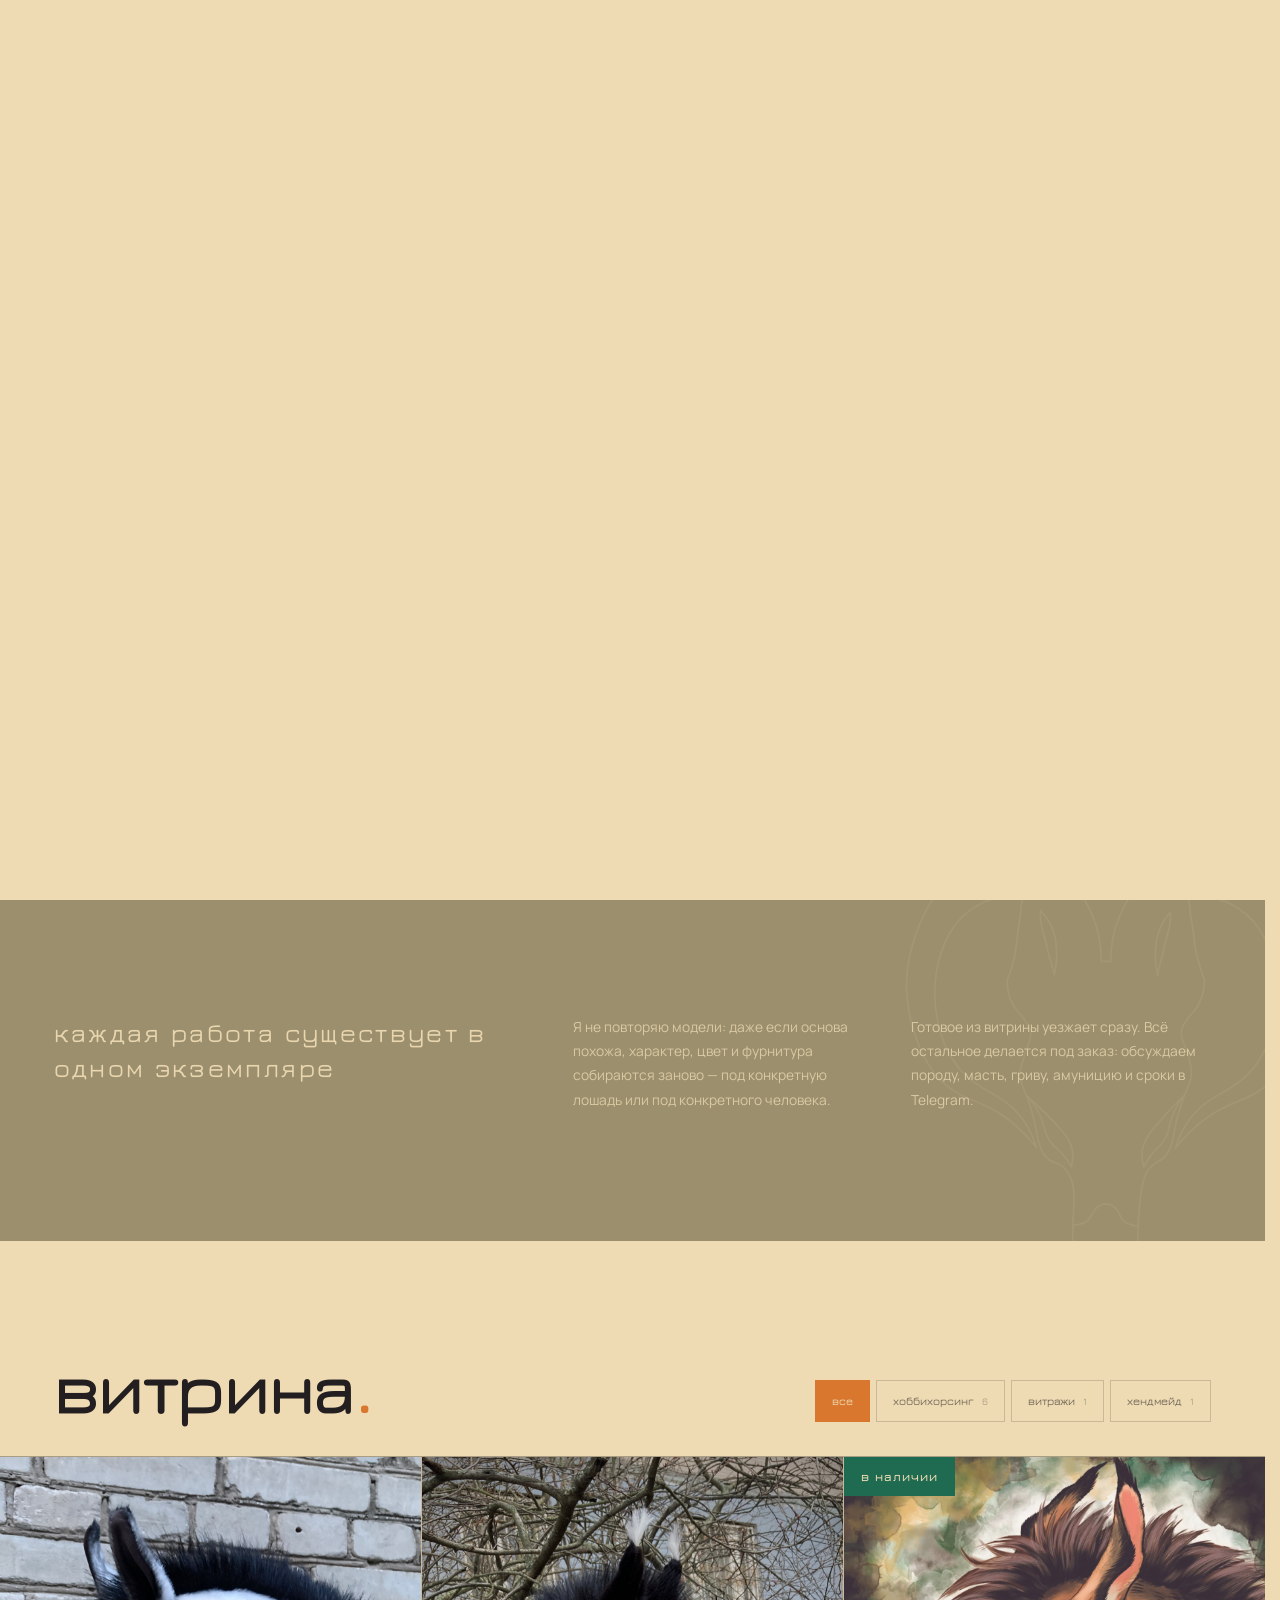
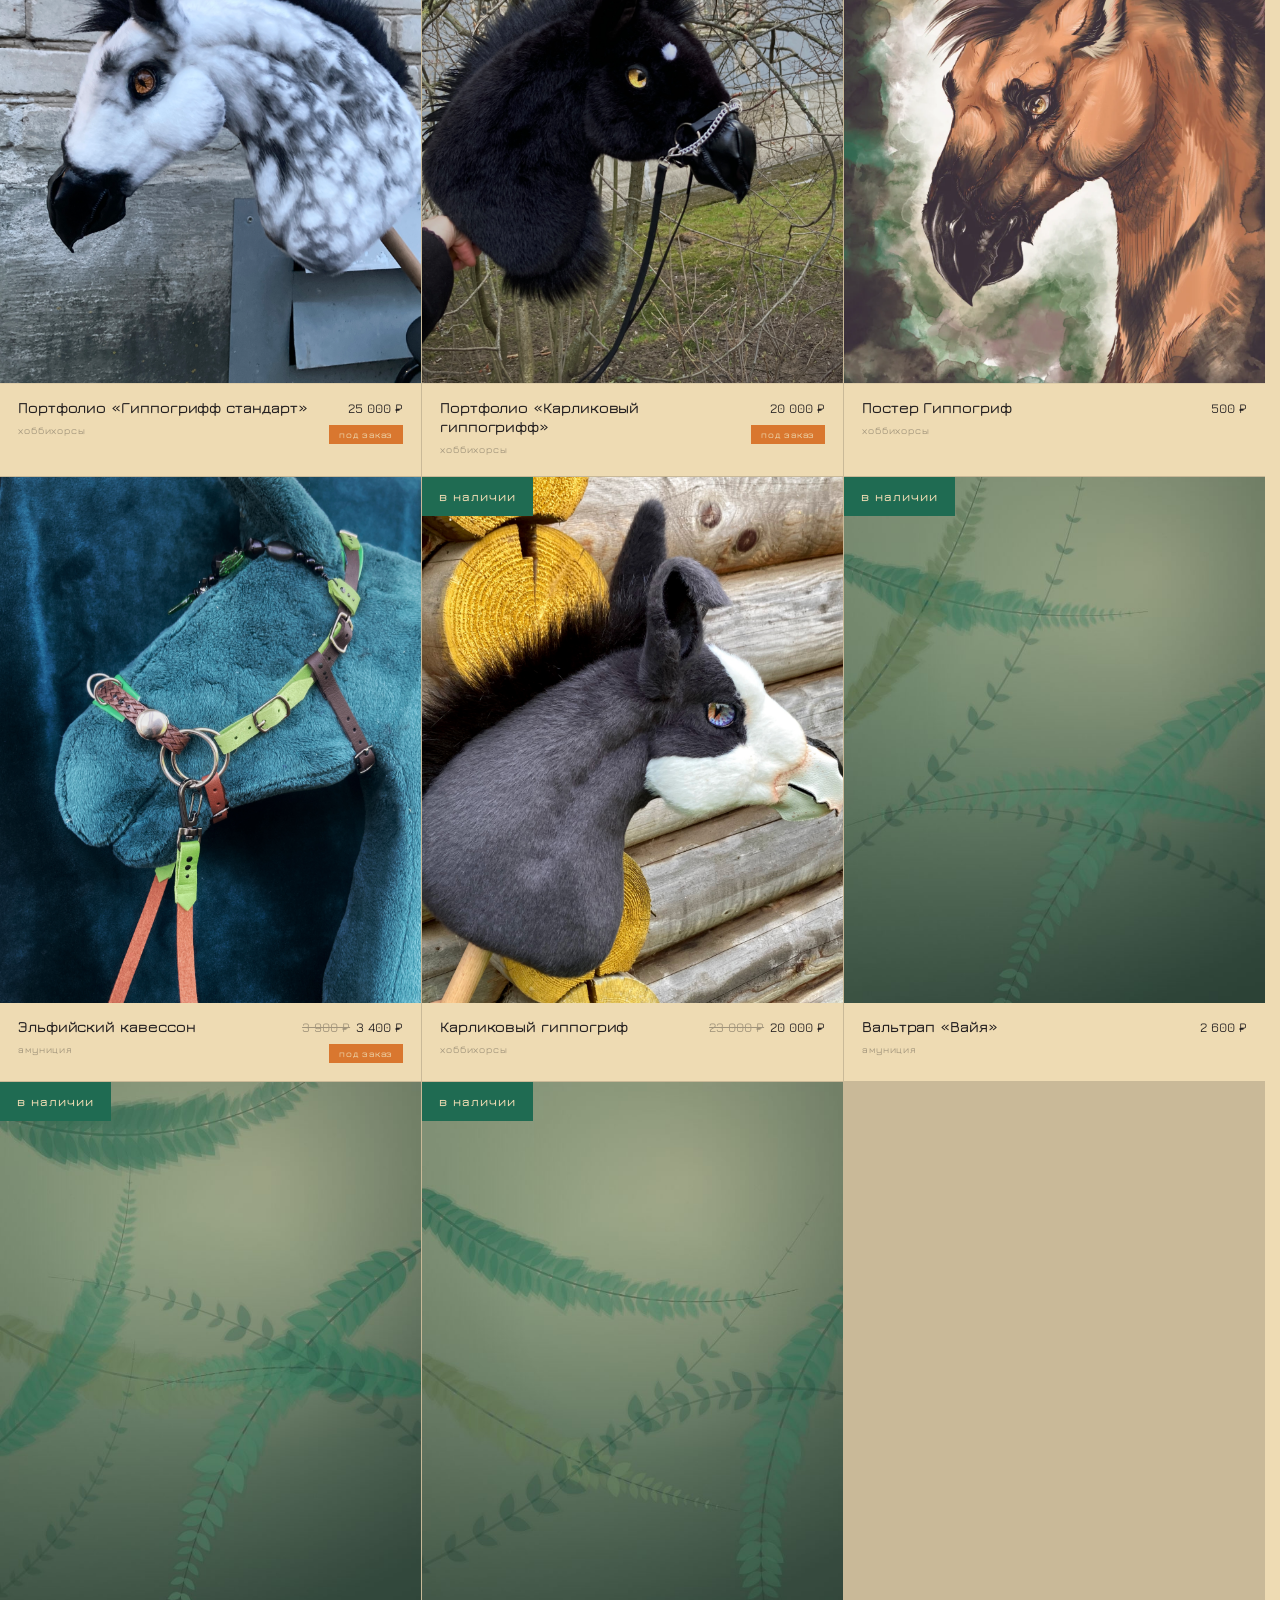
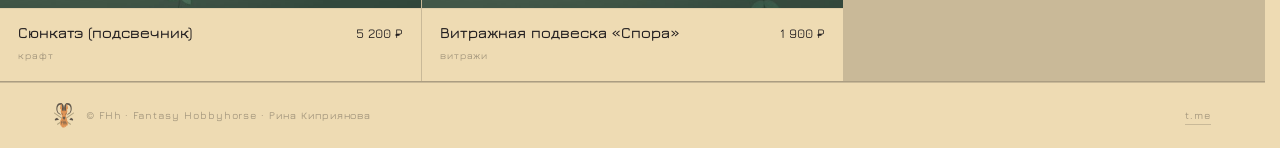
==== commit d9d6cfd9: "Логотип из макета и починка просмотра кадров Логотип - Маскот пересобран из «лого фхх свг.svg»: у пр" ====
--- a/index.html
+++ b/index.html
@@ -24,7 +24,7 @@
 <meta name="theme-color" content="#eedbb3" id="themeColor">
 <!-- иконку вкладки собирает brand.js из того же вектора, что и логотип
      в шапке: она следует за палитрой. Ссылка ниже — запасной вариант. -->
-<link rel="icon" type="image/svg+xml" href="assets/img/mascot.svg" id="favicon">
+<link rel="icon" type="image/svg+xml" href="assets/img/head.svg" id="favicon">
 </head>
 <body data-phase="boot">
 
--- a/assets/css/style.css
+++ b/assets/css/style.css
@@ -430,13 +430,20 @@
   gap:clamp(18px,3vw,48px);align-items:start;
   padding:clamp(26px,4vw,52px) 0;border-top:1px solid var(--line)}
 .svc:last-child{border-bottom:1px solid var(--line)}
+/* Кадры лежат стопкой, как в карточке работы: видимый помечен is-on,
+   остальные погашены и не ловят клики — иначе верхний в разметке
+   перехватывал бы их у видимого и приближался только он. */
 .svc__media{position:relative;overflow:hidden;background:var(--paper-2);
-  aspect-ratio:4/3}
-.svc__media img,.svc__media video{width:100%;height:100%;object-fit:cover;
-  display:block;cursor:zoom-in;transition:transform 1s var(--ease)}
-.svc__media:hover img{transform:scale(1.03)}
-/* услуга без фотографии: заставка вместо пустого места, без курсора-лупы */
-.svc__media.is-empty img{cursor:default}
+  aspect-ratio:4/3;touch-action:pan-y;-webkit-user-select:none;user-select:none}
+.svc__media img,.svc__media video{position:absolute;inset:0;
+  width:100%;height:100%;object-fit:cover;
+  display:block;cursor:zoom-in;pointer-events:none;-webkit-user-drag:none;opacity:0;
+  transition:opacity .5s var(--ease),transform 1s var(--ease)}
+.svc__media img.is-on,.svc__media video.is-on{opacity:1;pointer-events:auto}
+.svc__media:hover img.is-on{transform:scale(1.03)}
+/* услуга без фотографии: заставка вместо пустого места, без курсора-лупы.
+   Заставка кладётся одна и без is-on, поэтому показываем её как есть */
+.svc__media.is-empty img{cursor:default;opacity:1;pointer-events:none}
 .svc__media.is-empty:hover img{transform:none}
 .svc__thumbs{display:flex;gap:5px;margin-top:5px;flex-wrap:wrap}
 .svc__thumbs:empty{display:none}
@@ -661,11 +668,15 @@
   touch-action:pan-y;-webkit-user-select:none;user-select:none}
 /* кадр вписывается целиком: раньше cover срезал у высоких снимков
    половину, а у вырезанных вдобавок менялся object-fit — и при
-   переключении миниатюр главный кадр «прыгал» в размере */
+   переключении миниатюр главный кадр «прыгал» в размере.
+   pointer-events обязателен: кадры лежат стопкой друг на друге, и
+   прозрачный (opacity:0) снимок всё равно ловит клики — верхний в
+   разметке перехватывал их у видимого, и приближался только он */
 .sheet__imgs img,.sheet__imgs video{position:absolute;inset:0;width:100%;height:100%;
-  object-fit:contain;background:var(--paper-2);cursor:zoom-in;
+  object-fit:contain;background:var(--paper-2);cursor:zoom-in;pointer-events:none;
+  -webkit-user-drag:none;
   opacity:0;transform:scale(1.04);transition:opacity .6s var(--ease),transform 1s var(--ease)}
-.sheet__imgs img.is-on,.sheet__imgs video.is-on{opacity:1;transform:none}
+.sheet__imgs img.is-on,.sheet__imgs video.is-on{opacity:1;transform:none;pointer-events:auto}
 .sheet__imgs video{background:var(--ink)}
 .sheet__imgs img.is-cutout{padding:6%;
   background-size:cover;background-position:center;background-repeat:no-repeat}
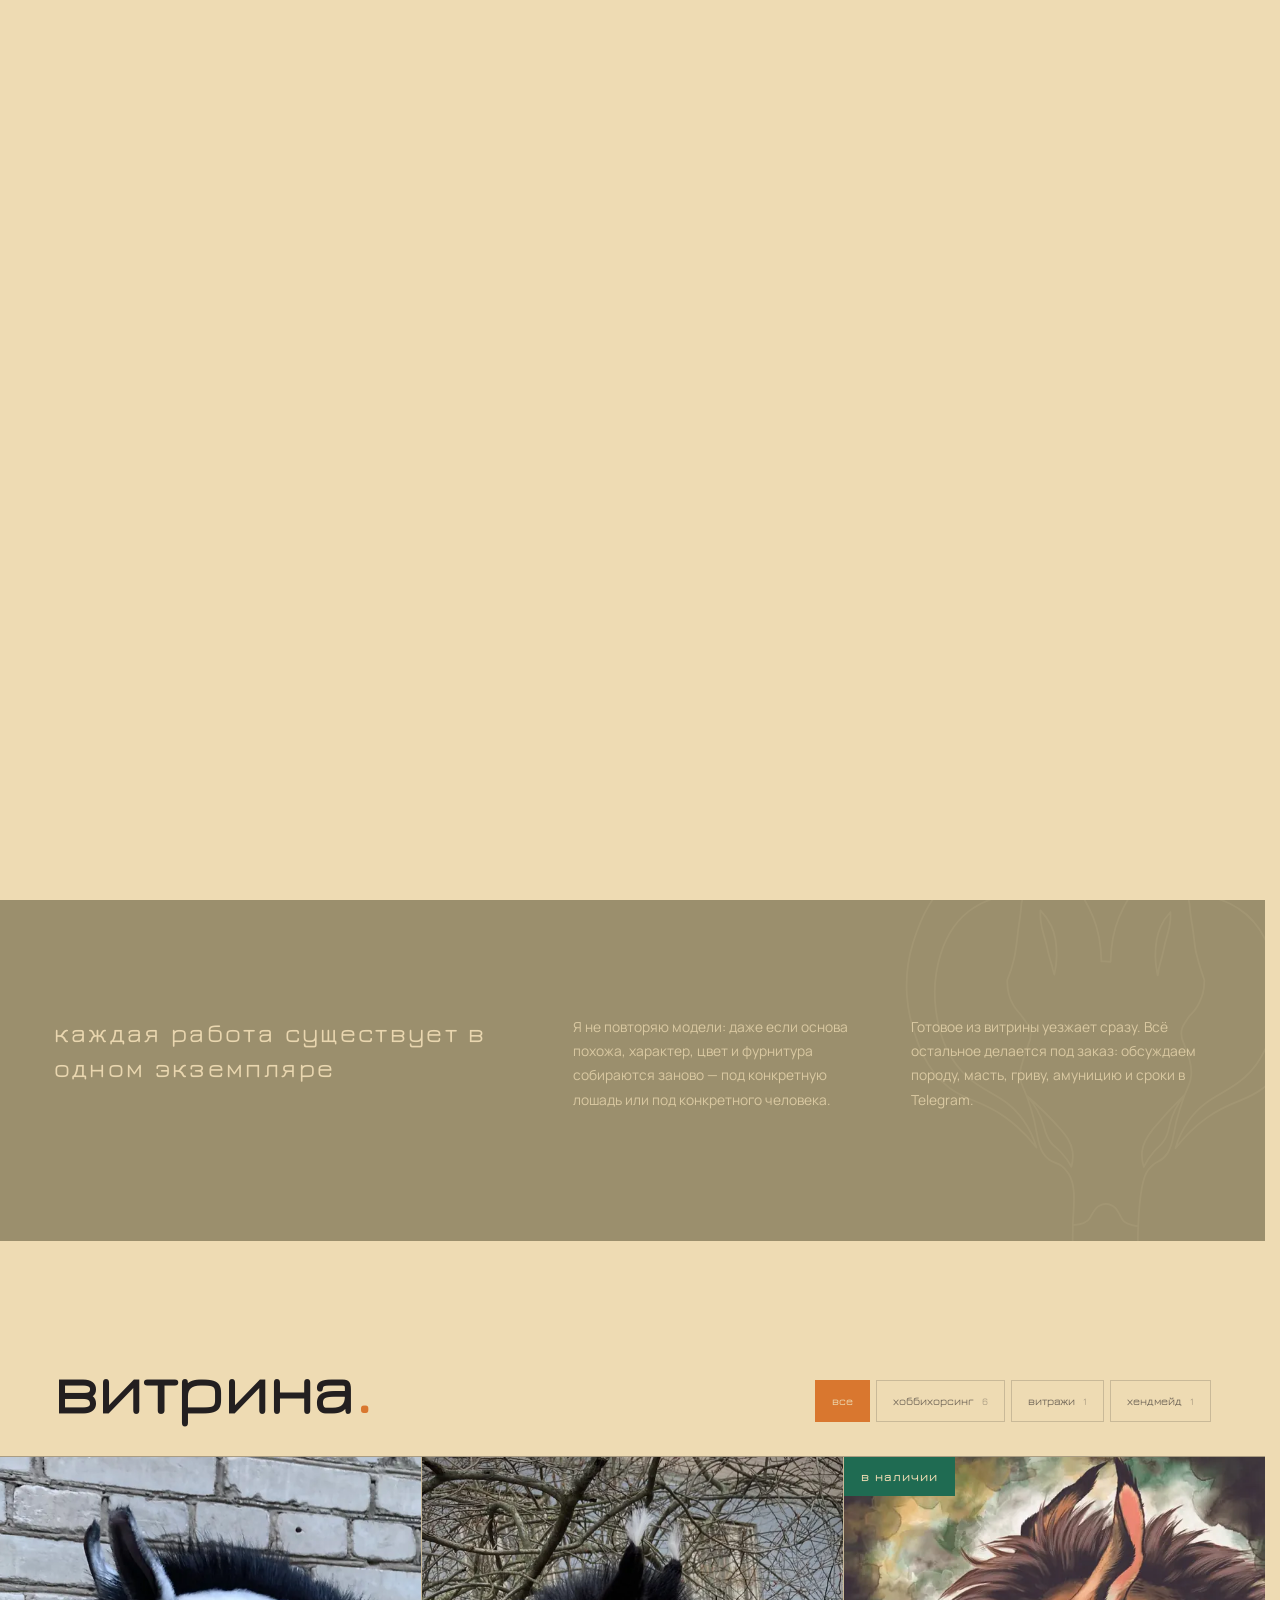
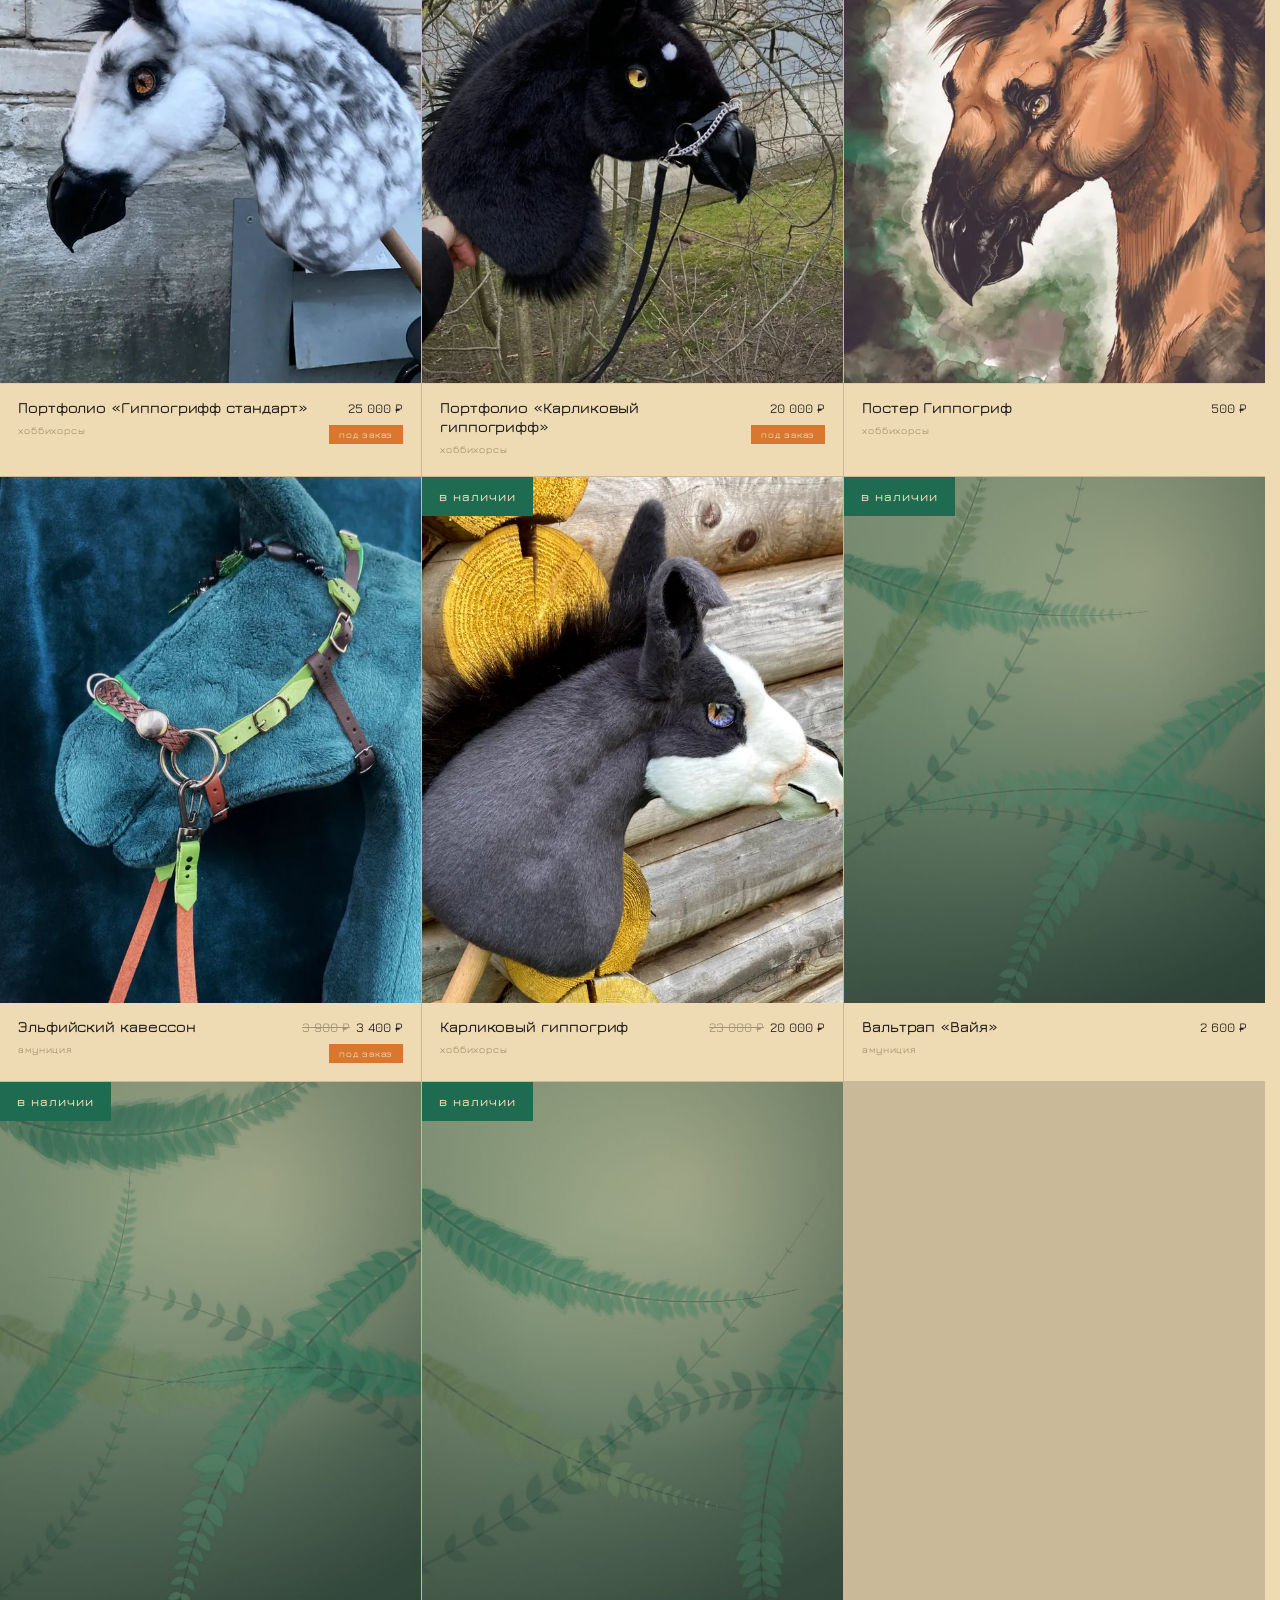
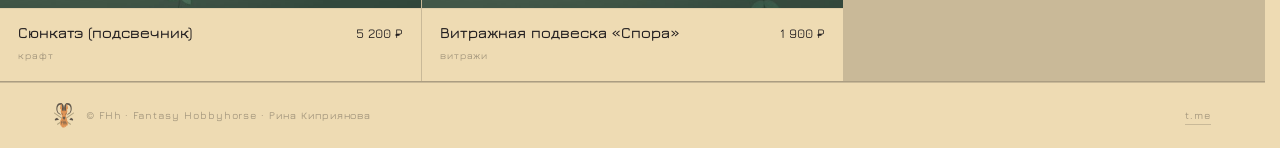
==== commit e21bff36: "Скрипт выкладки и подъём версии статики" ====
--- a/index.html
+++ b/index.html
@@ -12,7 +12,7 @@
 <link href="https://fonts.googleapis.com/css2?family=Jura:wght@300;400;500;600;700&family=Manrope:wght@400;500;600;700&display=swap" rel="stylesheet">
 <!-- ?v=N — версия статики: поднимите число, если правили css/js,
      иначе у постоянных посетителей останется старая версия из кеша -->
-<link rel="stylesheet" href="assets/css/style.css?v=23">
+<link rel="stylesheet" href="assets/css/style.css?v=24">
 <!-- превью ссылки в Telegram / VK / мессенджерах -->
 <meta property="og:type" content="website">
 <meta property="og:site_name" content="FHh">
@@ -235,11 +235,11 @@
 <div class="toast mono" id="toast"></div>
 <canvas id="wipe-canvas" class="wipe-canvas" aria-hidden="true"></canvas>
 
-<script src="assets/js/config.js?v=23"></script>
-<script src="assets/js/brand.js?v=23"></script>
-<script src="assets/js/store.js?v=23"></script>
-<script src="assets/js/botanica.js?v=23"></script>
-<script src="assets/js/ui.js?v=23"></script>
-<script src="assets/js/admin.js?v=23"></script>
+<script src="assets/js/config.js?v=24"></script>
+<script src="assets/js/brand.js?v=24"></script>
+<script src="assets/js/store.js?v=24"></script>
+<script src="assets/js/botanica.js?v=24"></script>
+<script src="assets/js/ui.js?v=24"></script>
+<script src="assets/js/admin.js?v=24"></script>
 </body>
 </html>
--- a/assets/css/style.css
+++ b/assets/css/style.css
@@ -351,9 +351,6 @@
 .card__img{width:100%;height:100%;object-fit:cover;display:block;background:var(--paper-2);
   transition:transform 1.2s var(--ease),opacity .5s;will-change:transform}
 .card:hover .card__img{transform:scale(1.045)}
-/* вырезанное изображение (прозрачный фон) — целиком и на ботанической подложке */
-.card__img.is-cutout{object-fit:contain;padding:7%;
-  background-size:cover;background-position:center;background-repeat:no-repeat}
 /* значок «это видео» на обложке */
 .card__play{position:absolute;right:10px;bottom:10px;z-index:3;
   width:30px;height:30px;border-radius:50%;
@@ -430,21 +427,16 @@
   gap:clamp(18px,3vw,48px);align-items:start;
   padding:clamp(26px,4vw,52px) 0;border-top:1px solid var(--line)}
 .svc:last-child{border-bottom:1px solid var(--line)}
-/* Кадры лежат стопкой, как в карточке работы: видимый помечен is-on,
-   остальные погашены и не ловят клики — иначе верхний в разметке
-   перехватывал бы их у видимого и приближался только он. */
+/* Кадры услуги — такая же лента, что и у работы. */
 .svc__media{position:relative;overflow:hidden;background:var(--paper-2);
-  aspect-ratio:4/3;touch-action:pan-y;-webkit-user-select:none;user-select:none}
-.svc__media img,.svc__media video{position:absolute;inset:0;
-  width:100%;height:100%;object-fit:cover;
-  display:block;cursor:zoom-in;pointer-events:none;-webkit-user-drag:none;opacity:0;
-  transition:opacity .5s var(--ease),transform 1s var(--ease)}
-.svc__media img.is-on,.svc__media video.is-on{opacity:1;pointer-events:auto}
-.svc__media:hover img.is-on{transform:scale(1.03)}
-/* услуга без фотографии: заставка вместо пустого места, без курсора-лупы.
-   Заставка кладётся одна и без is-on, поэтому показываем её как есть */
-.svc__media.is-empty img{cursor:default;opacity:1;pointer-events:none}
-.svc__media.is-empty:hover img{transform:none}
+  aspect-ratio:var(--sheet-ar,4/3);touch-action:pan-y;
+  -webkit-user-select:none;user-select:none}
+.svc__media img,.svc__media video{width:100%;height:100%;display:block;
+  object-fit:contain;background:var(--paper-2);
+  cursor:zoom-in;-webkit-user-drag:none}
+/* услуга без фотографии: заставка вместо пустого места, без курсора-лупы */
+.svc__media.is-empty{aspect-ratio:4/3}
+.svc__media.is-empty img{position:absolute;inset:0;object-fit:cover;cursor:default}
 .svc__thumbs{display:flex;gap:5px;margin-top:5px;flex-wrap:wrap}
 .svc__thumbs:empty{display:none}
 .svc__thumbs button{width:58px;aspect-ratio:1;overflow:hidden;opacity:.45;
@@ -482,7 +474,10 @@
 
 @media (max-width:820px){
   .svc{grid-template-columns:minmax(0,1fr);gap:16px}
-  .svc__media{aspect-ratio:16/10}
+  /* пропорцию ставит ui.js по самому кадру, 16/10 остаётся запасным
+     значением: иначе снимок тонул бы в полях по бокам */
+  .svc__media{aspect-ratio:var(--sheet-ar,16/10)}
+  .svc__media img{object-fit:cover}
 }
 
 /* ---- «о мастере»: текст слева, дрейфующие фотографии справа ---- */
@@ -641,8 +636,10 @@
 body.is-gsheet{overflow:hidden}
 
 /* ============ КАРТОЧКА РАБОТЫ ============ */
+/* dvh, а не svh: при спрятанной адресной строке в iOS панель ростом в
+   svh не доставала до низа экрана и снизу просвечивала витрина */
 .sheet{position:fixed;inset:0;z-index:60;visibility:hidden;
-  height:100vh;height:100svh}
+  height:100vh;height:100dvh}
 .sheet.is-open{visibility:visible}
 .sheet__scrim{position:absolute;inset:0;background:color-mix(in srgb,var(--ink) 62%,transparent);
   opacity:0;transition:opacity .45s var(--ease)}
@@ -664,22 +661,20 @@
 .sheet__close:hover span{background:var(--paper)}
 .sheet__media{position:relative;background:var(--paper-2);display:flex;flex-direction:column;
   min-height:0;min-width:0}
+/* Кадры лежат в строку на дорожке и листаются жестом, как плёнка в
+   телефоне. Раньше они лежали стопкой и менялись прозрачностью: жест
+   не читался, а прозрачный кадр перехватывал клики у видимого. */
 .sheet__imgs{flex:1;position:relative;overflow:hidden;min-height:0;
   touch-action:pan-y;-webkit-user-select:none;user-select:none}
-/* кадр вписывается целиком: раньше cover срезал у высоких снимков
-   половину, а у вырезанных вдобавок менялся object-fit — и при
-   переключении миниатюр главный кадр «прыгал» в размере.
-   pointer-events обязателен: кадры лежат стопкой друг на друге, и
-   прозрачный (opacity:0) снимок всё равно ловит клики — верхний в
-   разметке перехватывал их у видимого, и приближался только он */
-.sheet__imgs img,.sheet__imgs video{position:absolute;inset:0;width:100%;height:100%;
-  object-fit:contain;background:var(--paper-2);cursor:zoom-in;pointer-events:none;
-  -webkit-user-drag:none;
-  opacity:0;transform:scale(1.04);transition:opacity .6s var(--ease),transform 1s var(--ease)}
-.sheet__imgs img.is-on,.sheet__imgs video.is-on{opacity:1;transform:none;pointer-events:auto}
+.sheet__imgs .track,.svc__media .track{display:flex;height:100%;
+  will-change:transform;transform:translate3d(0,0,0)}
+.sheet__imgs .slide,.svc__media .slide{flex:0 0 100%;width:100%;height:100%;
+  position:relative;min-width:0}
+.sheet__imgs img,.sheet__imgs video{width:100%;height:100%;display:block;
+  object-fit:contain;background:var(--paper-2);cursor:zoom-in;
+  -webkit-user-drag:none}
+.sheet__imgs.is-dragging img,.svc__media.is-dragging img{cursor:grabbing}
 .sheet__imgs video{background:var(--ink)}
-.sheet__imgs img.is-cutout{padding:6%;
-  background-size:cover;background-position:center;background-repeat:no-repeat}
 /* Полоса миниатюр повторяет сетку витрины: равные ячейки встык,
    разделённые волосяной линией. Неактивные кадры раньше гасились
    прозрачностью — сквозь них просвечивала бумага, и лента казалась
@@ -931,14 +926,27 @@
   .preview{position:static;max-width:340px}
 }
 @media (max-width:1024px){
-  /* Кадр занимает всю ширину экрана, а высоту берёт от собственных
-     пропорций (--sheet-ar ставит ui.js по загруженному снимку) — так
-     по бокам не остаётся пустых полей. Очень высокие кадры упираются
-     в потолок, чтобы под ними осталось место названию и цене. */
-  .sheet__panel{width:min(720px,100vw);grid-template-columns:1fr;
-    grid-template-rows:auto minmax(0,1fr)}
-  .sheet__imgs{flex:none;aspect-ratio:var(--sheet-ar,4 / 5);
-    max-height:66vh;max-height:66svh}
+  /* Карточка на телефоне — одна колонка с общей прокруткой: кадр уезжает
+     вверх вместе с текстом. Раньше снимок был приколочен сверху, а
+     листалась только нижняя часть — читаемого места оставалась полоска.
+     Высоту рамки ui.js считает в пикселях (--sheet-h): пропорцию браузер
+     не анимирует, и при листании рамка дёргалась бы рывком. */
+  .sheet__panel{width:min(720px,100vw);display:block;
+    overflow-y:auto;overflow-x:hidden;-webkit-overflow-scrolling:touch;
+    overscroll-behavior:contain}
+  .sheet__media{display:block}
+  /* только height, без aspect-ratio: вместе они дерутся — рамка с
+     заданной высотой начинает считать по пропорции ещё и ширину и
+     схлопывается в столбик посреди экрана */
+  .sheet__imgs{flex:none;width:100%;height:var(--sheet-h,62vh);
+    max-height:82vh;max-height:82dvh;transition:height .32s var(--ease)}
+  /* кадр ложится от края до края: рамка уже той же пропорции, что и
+     снимок, поэтому cover ничего не срезает, а поля по бокам исчезают */
+  .sheet__imgs img{object-fit:cover}
+  .sheet__body{overflow:visible}
+  /* панель прокручивается целиком, поэтому крестик держим на месте:
+     иначе он уезжал бы вверх вместе с кадром */
+  .sheet__close{position:fixed}
   .about{grid-template-columns:minmax(0,1fr);gap:clamp(28px,5vw,48px)}
   .drift{min-height:0;height:min(66vh,520px);height:min(66svh,520px)}
   .hero__lineart{width:min(58vw,460px);height:min(60vh,520px);right:-10%}
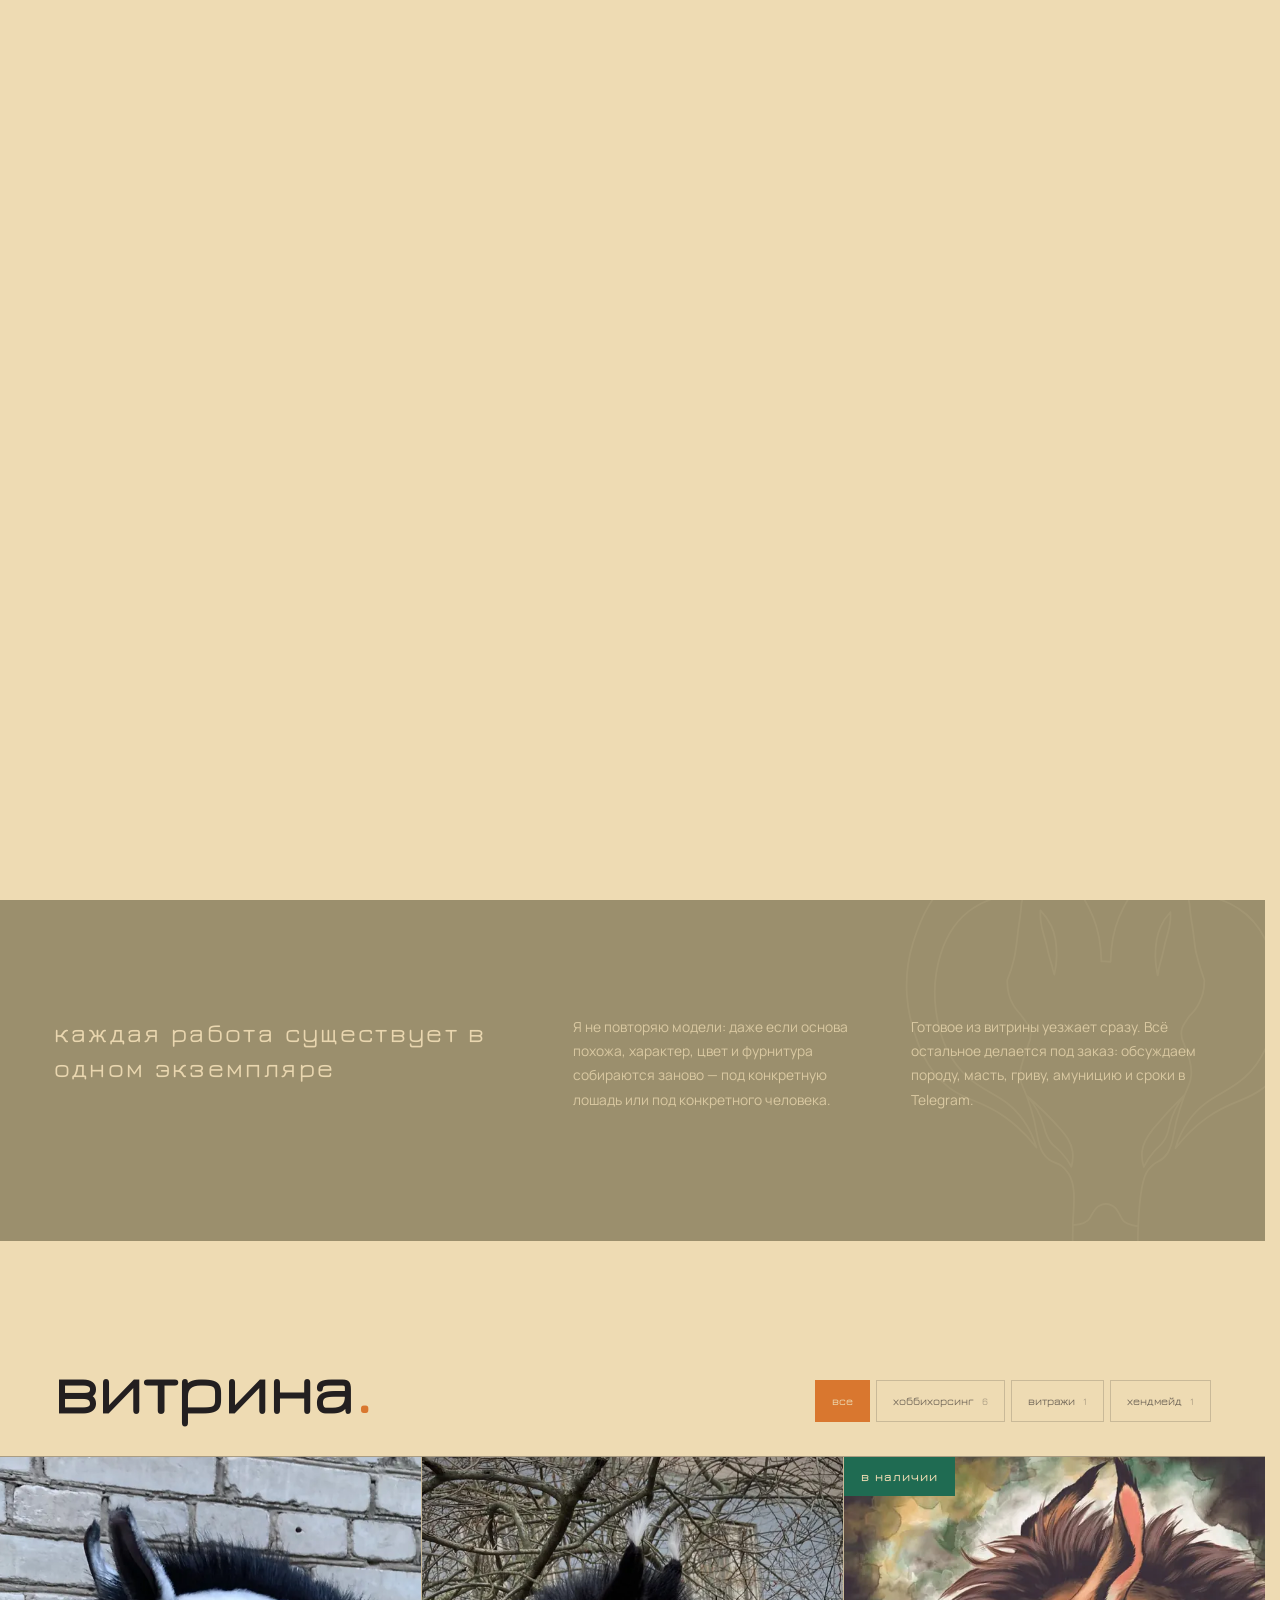
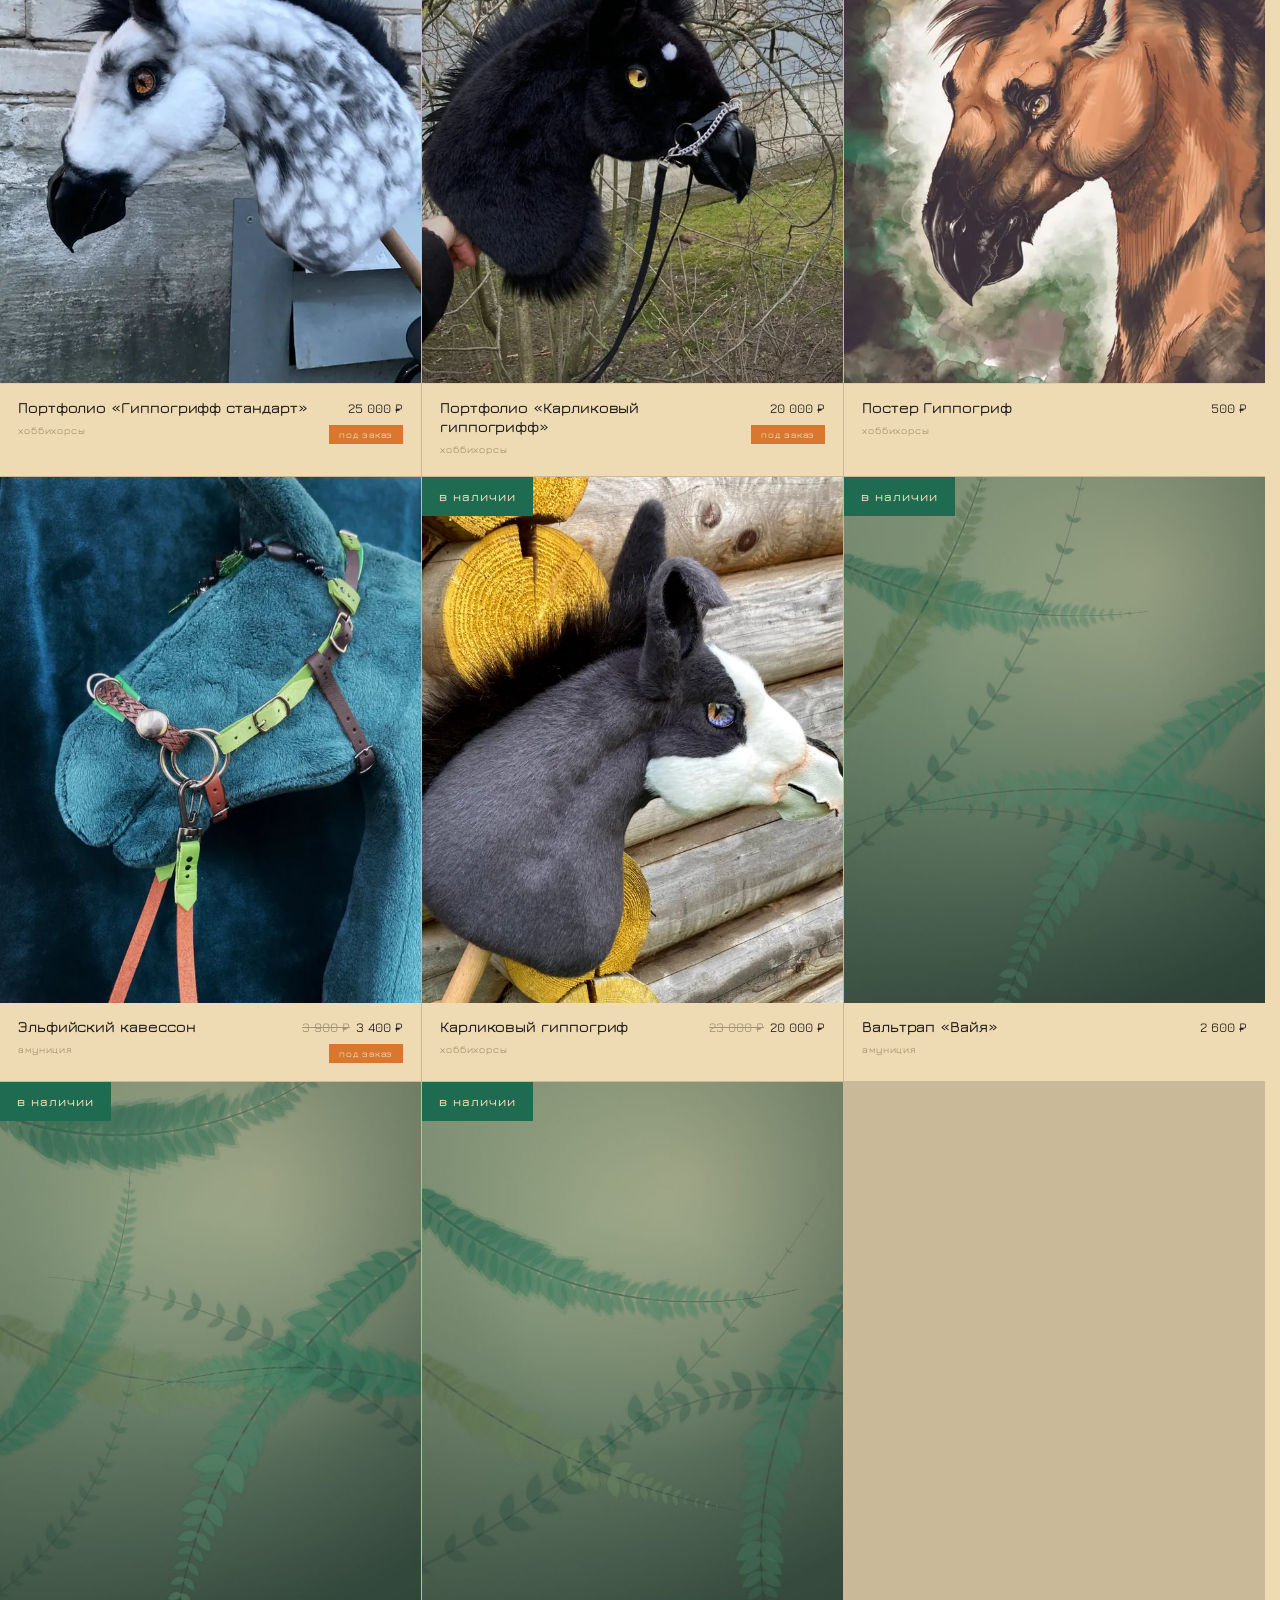
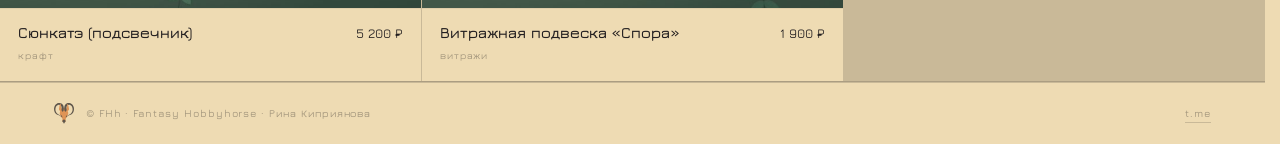
==== commit f233908c: "Голова вместо целого маскота в шапке и подвале, теги выделения в текстах В метке шапки (52px) и подв" ====
--- a/index.html
+++ b/index.html
@@ -12,7 +12,7 @@
 <link href="https://fonts.googleapis.com/css2?family=Jura:wght@300;400;500;600;700&family=Manrope:wght@400;500;600;700&display=swap" rel="stylesheet">
 <!-- ?v=N — версия статики: поднимите число, если правили css/js,
      иначе у постоянных посетителей останется старая версия из кеша -->
-<link rel="stylesheet" href="assets/css/style.css?v=24">
+<link rel="stylesheet" href="assets/css/style.css?v=27">
 <!-- превью ссылки в Telegram / VK / мессенджерах -->
 <meta property="og:type" content="website">
 <meta property="og:site_name" content="FHh">
@@ -147,6 +147,8 @@
   <div class="about">
     <div class="about__col">
       <div class="prose" data-bind-html="aboutText"></div>
+      <!-- разделы со своими кнопками собираются в панели управления -->
+      <div class="blocks" id="aboutBlocks"></div>
     </div>
     <!-- снимки плавают сами по себе; от того, на который навели курсор,
          соседи разбегаются. На телефоне тап разворачивает кадр по центру -->
@@ -158,6 +160,7 @@
 <section class="view view--text" data-view="contacts">
   <div class="head"><h2 class="head__title">контакты<em>.</em></h2></div>
   <div class="prose" data-bind-html="contactsText"></div>
+  <div class="blocks" id="contactsBlocks"></div>
   <a class="cta" id="tgContacts" href="#" target="_blank" rel="noopener">
     <span>написать в telegram</span>
     <svg viewBox="0 0 24 24" aria-hidden="true"><path d="M4 12h16m0 0-6-6m6 6-6 6" fill="none" stroke="currentColor" stroke-width="1.6"/></svg>
@@ -235,11 +238,11 @@
 <div class="toast mono" id="toast"></div>
 <canvas id="wipe-canvas" class="wipe-canvas" aria-hidden="true"></canvas>
 
-<script src="assets/js/config.js?v=24"></script>
-<script src="assets/js/brand.js?v=24"></script>
-<script src="assets/js/store.js?v=24"></script>
-<script src="assets/js/botanica.js?v=24"></script>
-<script src="assets/js/ui.js?v=24"></script>
-<script src="assets/js/admin.js?v=24"></script>
+<script src="assets/js/config.js?v=27"></script>
+<script src="assets/js/brand.js?v=27"></script>
+<script src="assets/js/store.js?v=27"></script>
+<script src="assets/js/botanica.js?v=27"></script>
+<script src="assets/js/ui.js?v=27"></script>
+<script src="assets/js/admin.js?v=27"></script>
 </body>
 </html>
--- a/assets/css/style.css
+++ b/assets/css/style.css
@@ -263,6 +263,10 @@
 .cta--fill::before{background:var(--accent)}
 .cta--fill:hover{border-color:var(--accent)}
 .cta[disabled]{opacity:.4;pointer-events:none}
+/* кнопка внутри раздела: та же кнопка, только компактнее — их в ряду
+   может быть несколько, и полноразмерные разбивали бы колонку */
+.cta--sm{padding:11px 18px;min-height:40px;font-size:calc(11px * var(--fs))}
+.cta--sm svg{width:13px;height:13px}
 
 /* ============ ЦВЕТНОЙ БЛОК-МАНИФЕСТ ============ */
 .band{position:relative;overflow:hidden;background:var(--band-bg);color:var(--on-band);
@@ -412,13 +416,31 @@
    начинается ниже сгиба и её приходится доскролливать */
 .view[data-view="about"] .head{padding-top:clamp(92px,10vw,124px);
   padding-bottom:clamp(12px,1.6vw,20px)}
-.view--text>.prose,.view--text>.cta{margin-left:var(--gut);margin-right:var(--gut)}
+.view--text>.prose,.view--text>.cta,.view--text>.blocks{margin-left:var(--gut);margin-right:var(--gut)}
+/* главная кнопка страницы не должна прилипать к кнопке последнего раздела */
+.view--text>.blocks+.cta{margin-top:clamp(26px,3.4vw,40px)}
 .prose{max-width:62ch;color:var(--ink-soft);font-size:calc(15.5px * var(--fs))}
 .prose p{margin:0 0 1.15em}
 .prose h3{font-family:var(--f-display);font-weight:600;color:var(--ink);
   font-size:calc(18px * var(--fs));letter-spacing:0;margin:2em 0 .6em;text-transform:lowercase}
 .prose a{color:var(--accent);border-bottom:1px solid var(--line)}
-.prose ul{padding-left:1.1em;margin:0 0 1.15em}
+/* ---- разделы страниц «контакты» и «о мастере» ---- */
+.blocks:empty{display:none}
+.blk{margin-top:clamp(26px,3.4vw,40px)}
+.blk__title{font-family:var(--f-display);font-weight:600;color:var(--ink);
+  font-size:calc(16px * var(--fs));letter-spacing:-.005em;
+  text-transform:lowercase;margin:0 0 .7em}
+.blk__links{display:flex;flex-wrap:wrap;gap:10px;margin-top:16px}
+.prose ul,.prose ol{padding-left:1.1em;margin:0 0 1.15em}
+.prose li{margin-bottom:.3em}
+/* выделение внутри абзаца: жирное и маркер берут основной цвет чернил —
+   иначе выделенное тонуло бы в приглушённом цвете текста */
+.prose strong,.prose b{font-weight:600;color:var(--ink)}
+.prose mark{background:color-mix(in srgb,var(--accent) 20%,transparent);
+  color:var(--ink);padding:0 .22em}
+.prose hr{border:0;border-top:1px solid var(--line);margin:1.6em 0}
+.prose blockquote{margin:0 0 1.15em;padding-left:1em;
+  border-left:2px solid var(--accent);color:var(--ink)}
 
 /* ---- услуги: широкие строки с фото, ценой и слотами ---- */
 .services__lead{max-width:70ch;margin:0 var(--gut) clamp(18px,3vw,34px)}
@@ -818,6 +840,33 @@
 .field textarea{min-height:120px;resize:vertical;line-height:1.6}
 .field input[type=range]{width:100%;accent-color:var(--accent)}
 .field input[type=color]{width:100%;height:40px;border:1px solid var(--line);background:none;padding:3px}
+/* ---- конструктор разделов страницы (вкладка «Тексты») ---- */
+.blocksed{margin:0 0 18px}
+.blkrow{border:1px solid var(--line);padding:12px;margin-bottom:10px;
+  background:var(--paper-2)}
+.blkrow__top{display:flex;gap:6px;align-items:center;margin-bottom:8px}
+.blkrow__top input{flex:1;min-width:0}
+.blkrow input[type=text],.blkrow textarea{
+  width:100%;padding:10px 11px;border:1px solid var(--line);
+  background:var(--paper);color:var(--ink);font:inherit;
+  font-size:calc(13px * var(--fs));outline:none;transition:border-color .3s}
+.blkrow input:focus,.blkrow textarea:focus{border-color:var(--accent)}
+.blkrow textarea{min-height:84px;resize:vertical;line-height:1.6}
+.linkrows{margin-top:8px}
+.linkrow{display:flex;gap:6px;align-items:center;margin-top:6px}
+.linkrow input{flex:1;min-width:0}
+.mini{font-family:var(--f-mono);font-size:calc(11px * var(--fs));
+  letter-spacing:var(--mono-track);padding:9px 12px;flex:none;
+  border:1px solid var(--line);background:var(--paper);color:var(--ink-soft);
+  transition:border-color .3s,color .3s,background .3s}
+.mini:hover:not([disabled]){border-color:var(--accent);color:var(--ink)}
+.mini[disabled]{opacity:.35;pointer-events:none}
+.mini--wide{display:block;width:100%;margin-top:8px;text-align:center}
+@media (max-width:560px){
+  .linkrow{flex-wrap:wrap}
+  .linkrow input{flex:1 1 100%}
+}
+
 .cols{display:grid;grid-template-columns:repeat(auto-fit,minmax(190px,1fr));gap:0 14px}
 .cols--spec{grid-template-columns:1fr 1fr auto;align-items:end}
 .editor{max-width:960px}
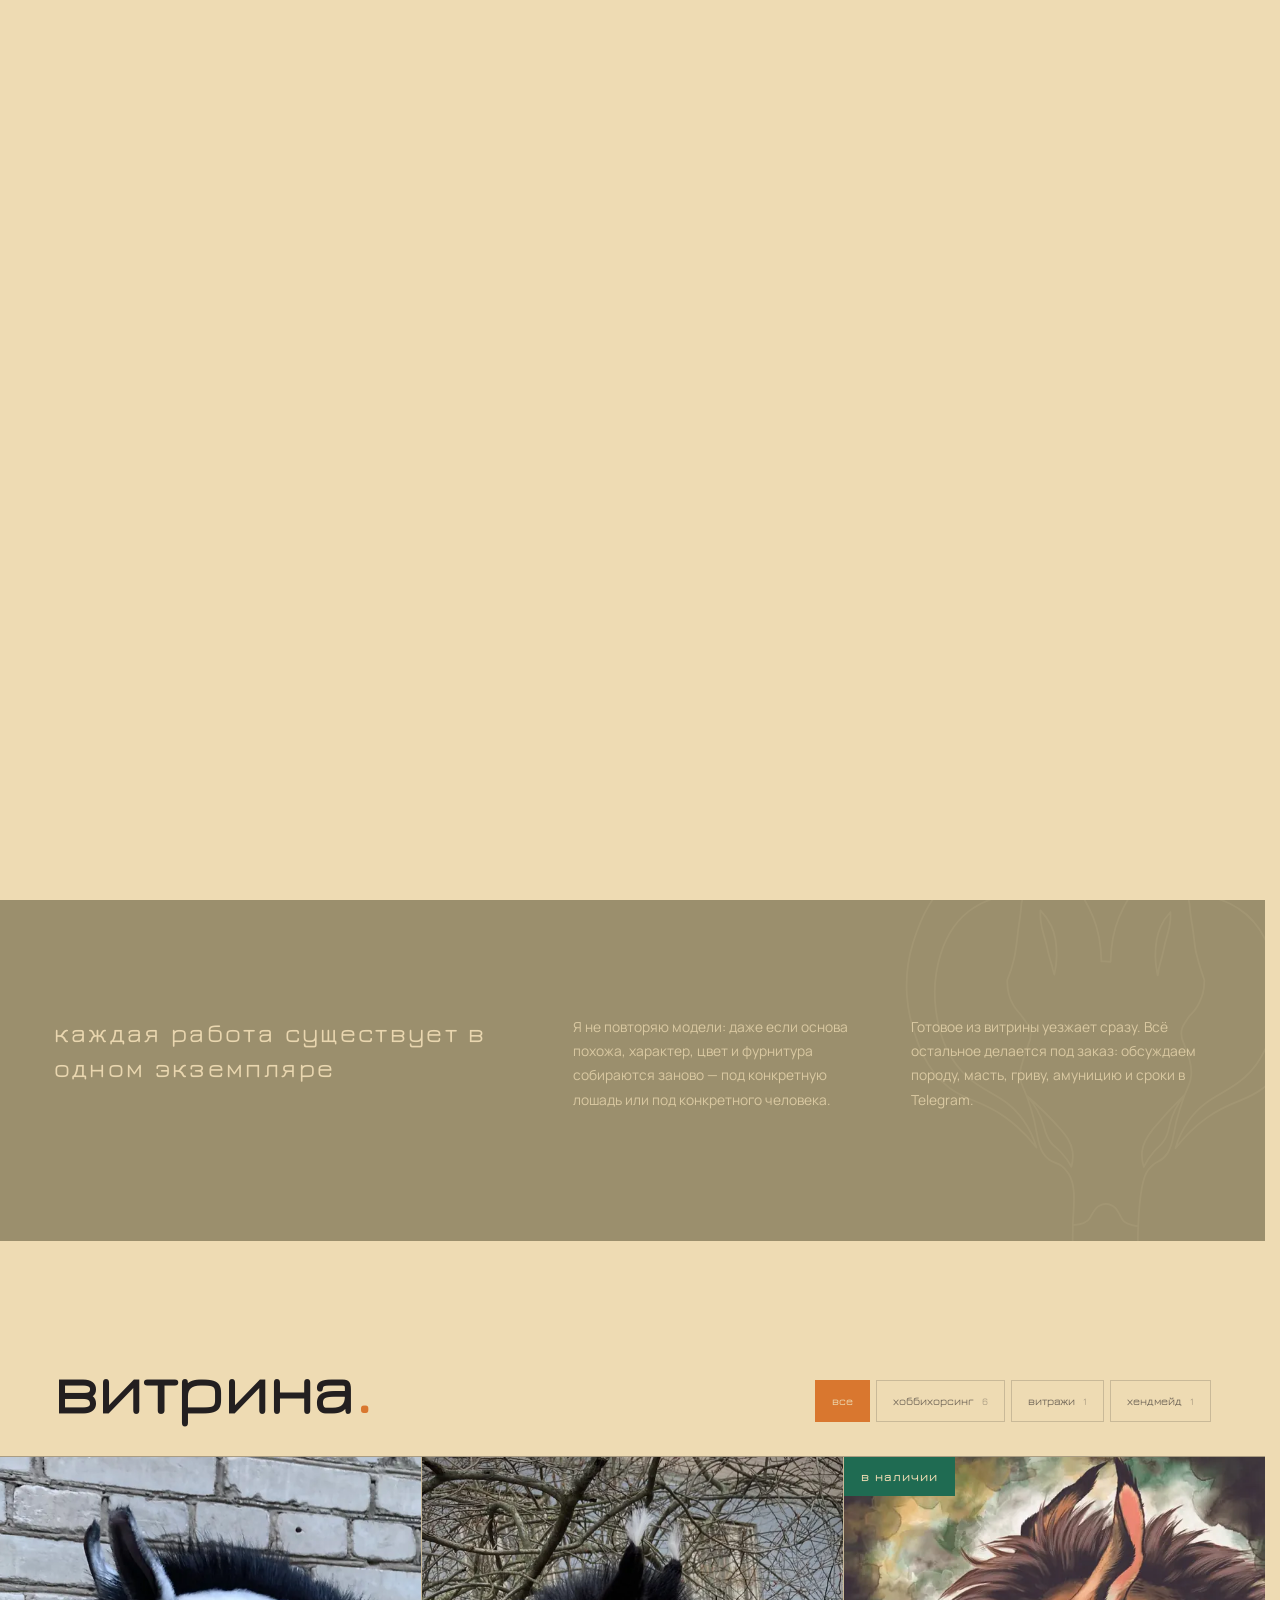
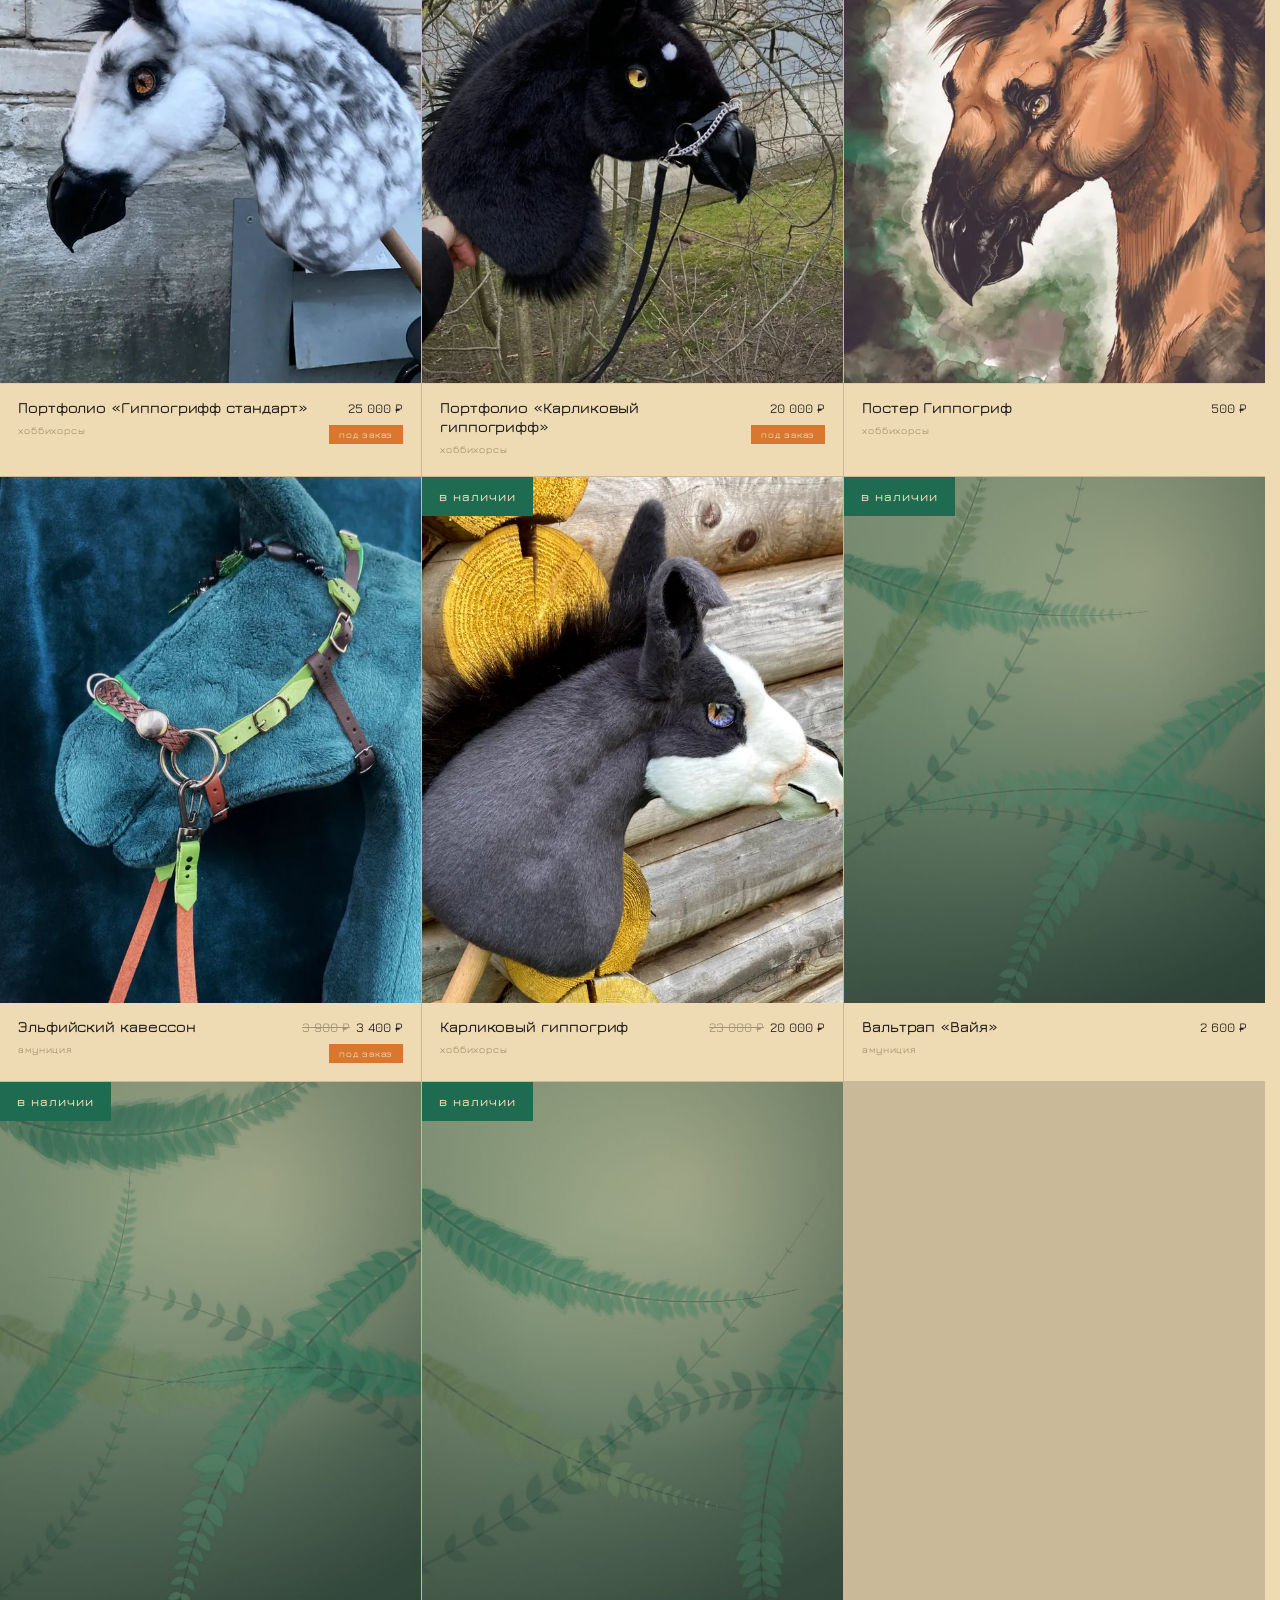
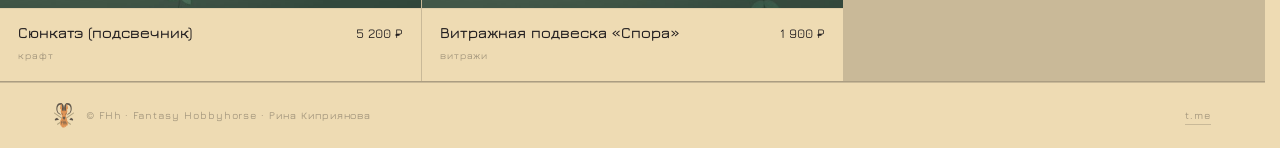
==== commit ca949cdd: "В шапке снова маскот целиком" ====
--- a/index.html
+++ b/index.html
@@ -12,7 +12,7 @@
 <link href="https://fonts.googleapis.com/css2?family=Jura:wght@300;400;500;600;700&family=Manrope:wght@400;500;600;700&display=swap" rel="stylesheet">
 <!-- ?v=N — версия статики: поднимите число, если правили css/js,
      иначе у постоянных посетителей останется старая версия из кеша -->
-<link rel="stylesheet" href="assets/css/style.css?v=27">
+<link rel="stylesheet" href="assets/css/style.css?v=28">
 <!-- превью ссылки в Telegram / VK / мессенджерах -->
 <meta property="og:type" content="website">
 <meta property="og:site_name" content="FHh">
@@ -238,11 +238,11 @@
 <div class="toast mono" id="toast"></div>
 <canvas id="wipe-canvas" class="wipe-canvas" aria-hidden="true"></canvas>
 
-<script src="assets/js/config.js?v=27"></script>
-<script src="assets/js/brand.js?v=27"></script>
-<script src="assets/js/store.js?v=27"></script>
-<script src="assets/js/botanica.js?v=27"></script>
-<script src="assets/js/ui.js?v=27"></script>
-<script src="assets/js/admin.js?v=27"></script>
+<script src="assets/js/config.js?v=28"></script>
+<script src="assets/js/brand.js?v=28"></script>
+<script src="assets/js/store.js?v=28"></script>
+<script src="assets/js/botanica.js?v=28"></script>
+<script src="assets/js/ui.js?v=28"></script>
+<script src="assets/js/admin.js?v=28"></script>
 </body>
 </html>
